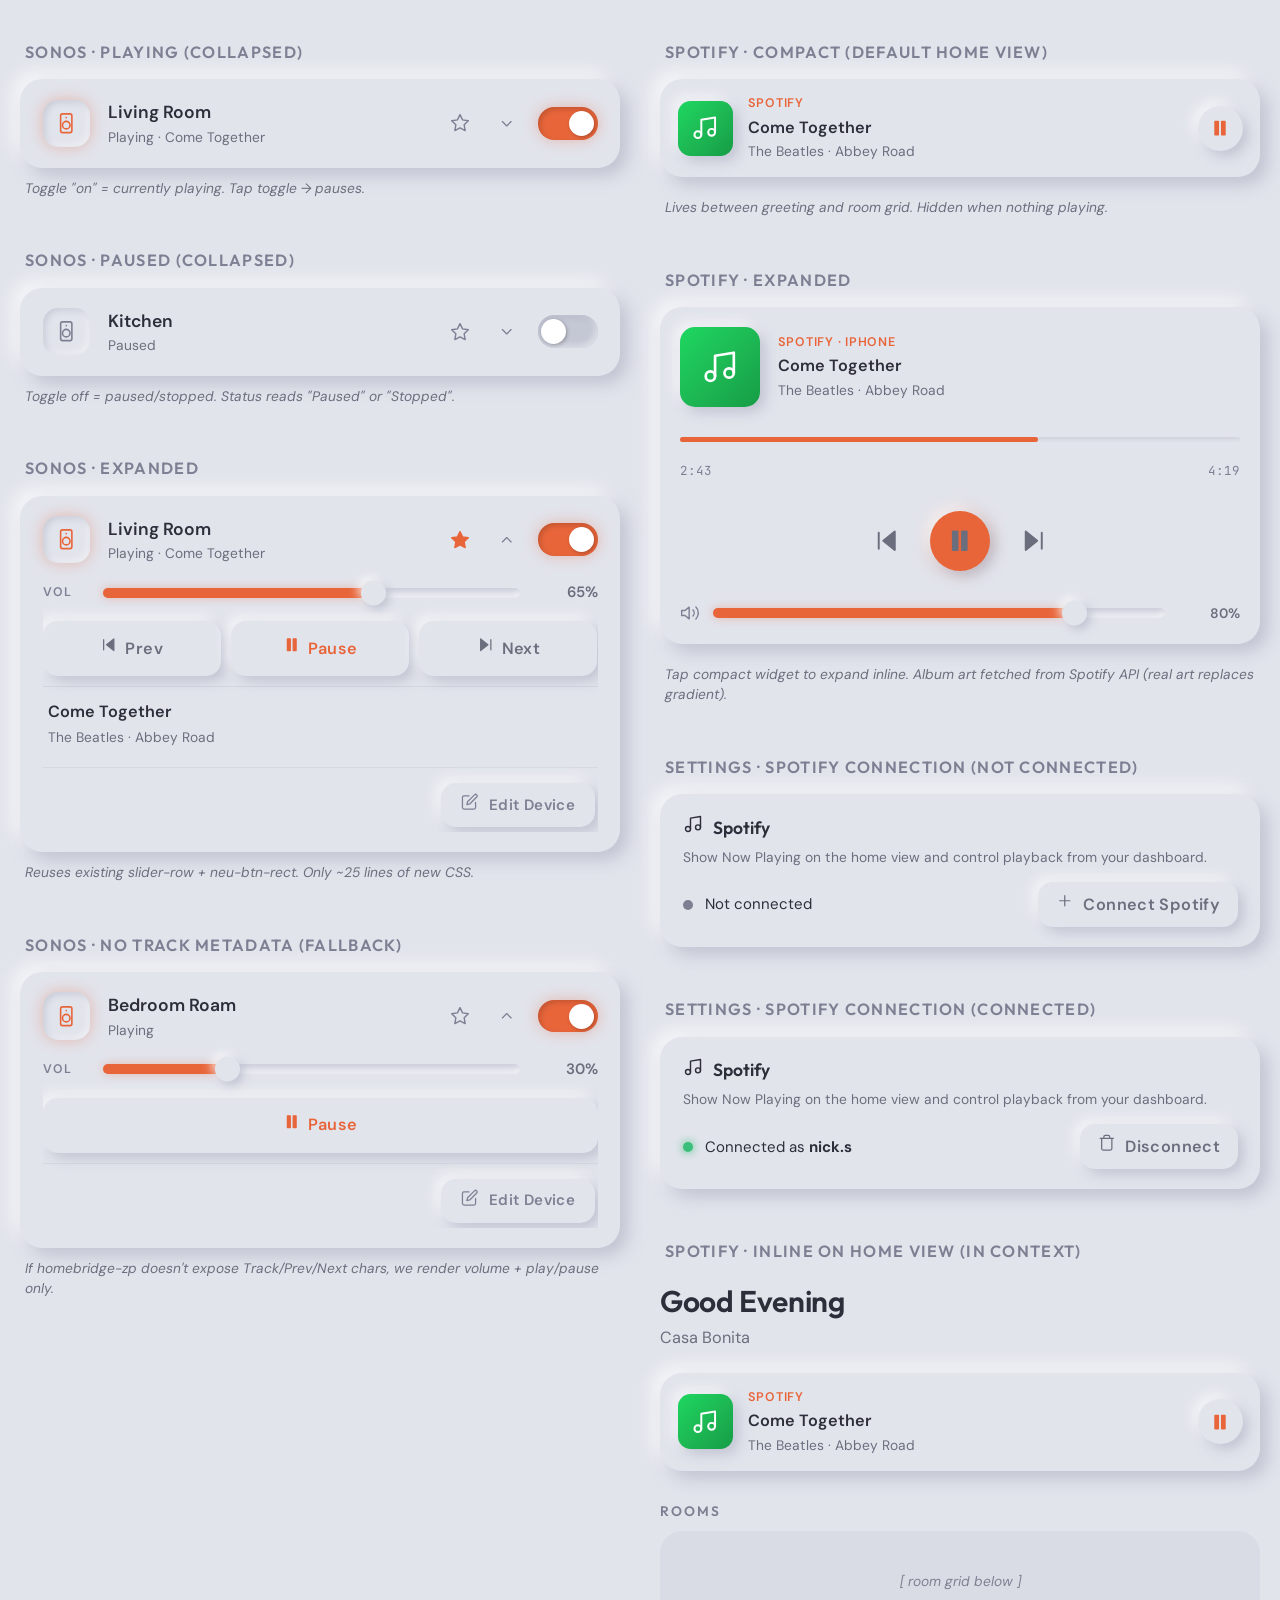
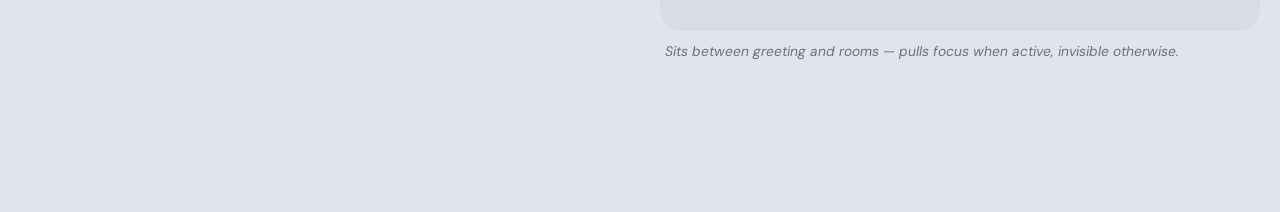
==== public/design/sonos-spotify-mockup.html @ 408eb1bd "Move Sonos/Spotify mockup into public/ for Vercel serving Vercel auto-promotes public/ to the site r" ====
<!DOCTYPE html>
<html lang="en">
<head>
<meta charset="UTF-8">
<meta name="viewport" content="width=device-width, initial-scale=1.0">
<title>Casa Control · Sonos + Spotify Mockup</title>
<link rel="stylesheet" href="../css/smartmorphic.css">
<link rel="stylesheet" href="../css/casa-extras.css">
<style>
  /* ── Mockup-only chrome (not part of the design) ── */
  body { padding: 32px 16px 80px; background: var(--bg); }
  .mock-grid {
    display: grid;
    grid-template-columns: repeat(auto-fit, minmax(380px, 1fr));
    gap: 32px;
    max-width: 1280px;
    margin: 0 auto;
  }
  .mock-frame {
    max-width: 480px;
    margin: 0 auto;
    width: 100%;
  }
  .mock-label {
    font-family: var(--font-display);
    font-size: 13px;
    font-weight: 600;
    color: var(--text-muted);
    text-transform: uppercase;
    letter-spacing: .08em;
    margin: 0 0 12px 4px;
  }
  .mock-note {
    font-size: 11px;
    color: var(--text-secondary);
    margin: 8px 4px 0;
    font-style: italic;
  }
  .mock-section { margin-bottom: 40px; }

  /* ── New styles for Sonos transport row ── */
  .media-transport {
    display: flex;
    gap: 8px;
    margin: 14px 0 6px;
  }
  .media-transport .neu-btn-rect {
    flex: 1;
    justify-content: center;
    gap: 6px;
  }
  .media-transport .neu-btn-rect.primary {
    color: var(--accent);
  }
  .media-now-playing {
    padding: 10px 4px 4px;
    border-top: 1px solid color-mix(in srgb, var(--text-muted) 14%, transparent);
    margin-top: 8px;
  }
  .media-track { font-size: 13px; font-weight: 600; }
  .media-artist { font-size: 11px; color: var(--text-secondary); margin-top: 2px; }

  /* ── New styles for Spotify Now Playing widget ── */
  .now-playing-widget {
    background: var(--surface);
    border-radius: var(--radius);
    box-shadow: var(--neu-raised);
    padding: 12px 14px;
    margin-bottom: 16px;
    display: flex;
    align-items: center;
    gap: 12px;
    cursor: pointer;
    transition: box-shadow .2s;
  }
  .now-playing-widget:hover { box-shadow: var(--neu-raised-lg); }
  .np-art {
    width: 44px; height: 44px;
    border-radius: 10px;
    flex-shrink: 0;
    background: linear-gradient(135deg, #1ed760 0%, #1db954 50%, #169c46 100%);
    display: flex;
    align-items: center;
    justify-content: center;
    color: white;
    box-shadow: var(--neu-raised-sm);
  }
  .np-info { flex: 1; min-width: 0; }
  .np-track {
    font-size: 13px;
    font-weight: 600;
    white-space: nowrap;
    overflow: hidden;
    text-overflow: ellipsis;
  }
  .np-artist {
    font-size: 11px;
    color: var(--text-secondary);
    margin-top: 1px;
    white-space: nowrap;
    overflow: hidden;
    text-overflow: ellipsis;
  }
  .np-source {
    font-size: 10px;
    color: var(--accent);
    font-weight: 600;
    text-transform: uppercase;
    letter-spacing: .06em;
    margin-bottom: 2px;
  }
  .np-mini-toggle {
    width: 36px; height: 36px;
    border-radius: 50%;
    background: var(--surface);
    box-shadow: var(--neu-raised-sm);
    display: flex;
    align-items: center;
    justify-content: center;
    color: var(--accent);
    flex-shrink: 0;
    cursor: pointer;
  }
  .np-mini-toggle:active { box-shadow: var(--neu-pressed-sm); }

  /* Expanded widget */
  .now-playing-widget.expanded {
    flex-direction: column;
    align-items: stretch;
    padding: 16px;
  }
  .np-expanded-row {
    display: flex;
    align-items: center;
    gap: 14px;
    width: 100%;
  }
  .np-art.lg {
    width: 64px; height: 64px;
    border-radius: 12px;
  }
  .np-progress {
    height: 4px;
    border-radius: 2px;
    background: var(--bg);
    box-shadow: var(--neu-pressed);
    margin: 12px 0 4px;
    position: relative;
  }
  .np-progress-fill {
    height: 100%;
    border-radius: 2px;
    background: var(--accent);
    width: 64%;
  }
  .np-progress-times {
    display: flex;
    justify-content: space-between;
    font-size: 10px;
    color: var(--text-muted);
    font-family: var(--font-mono);
  }
  .np-transport-row {
    display: flex;
    align-items: center;
    justify-content: center;
    gap: 24px;
    margin-top: 12px;
  }
  .np-transport-row .icon {
    cursor: pointer;
    color: var(--text-secondary);
    transition: color .15s, transform .1s;
  }
  .np-transport-row .icon:hover { color: var(--accent); }
  .np-transport-row .np-play-big {
    width: 48px; height: 48px;
    border-radius: 50%;
    background: var(--accent);
    color: white !important;
    display: flex;
    align-items: center;
    justify-content: center;
    box-shadow: var(--neu-raised-sm), 0 0 14px var(--accent-glow);
  }
  .np-volume-row {
    display: flex;
    align-items: center;
    gap: 10px;
    margin-top: 14px;
  }
  .np-volume-row .icon { color: var(--text-muted); flex-shrink: 0; }

  /* ── Settings Spotify section ── */
  .settings-card {
    background: var(--surface);
    border-radius: var(--radius);
    box-shadow: var(--neu-raised);
    padding: 16px 18px;
    margin-bottom: 16px;
  }
  .settings-card-title {
    font-family: var(--font-display);
    font-size: 14px;
    font-weight: 600;
    margin-bottom: 4px;
    display: flex;
    align-items: center;
    gap: 8px;
  }
  .settings-card-sub {
    font-size: 11px;
    color: var(--text-secondary);
    margin-bottom: 12px;
  }
  .settings-card-row {
    display: flex;
    align-items: center;
    gap: 10px;
    margin-top: 12px;
  }
  .settings-card-row .neu-btn-rect { padding: 8px 14px; }
  .conn-dot {
    width: 8px; height: 8px;
    border-radius: 50%;
    flex-shrink: 0;
  }
  .conn-dot.ok { background: var(--success); box-shadow: 0 0 8px var(--success); }
  .conn-dot.off { background: var(--text-muted); }
  .conn-text { font-size: 12px; flex: 1; }
</style>
</head>
<body>

<div class="mock-grid">

  <!-- ═══════════════════════════════════════════════════════ -->
  <!-- Column 1: Sonos Card states -->
  <!-- ═══════════════════════════════════════════════════════ -->
  <div>

    <div class="mock-section mock-frame">
      <div class="mock-label">Sonos · Playing (collapsed)</div>
      <div class="light-card">
        <div class="light-top">
          <div class="icon-well on" id="ico-sonos1"></div>
          <div class="light-info">
            <div class="light-name">Living Room</div>
            <div class="light-status">Playing · Come Together</div>
          </div>
          <span class="icon" style="font-size:16px;color:var(--text-muted);padding:4px" id="star1"></span>
          <span class="expand-btn icon" style="font-size:14px;color:var(--text-muted);padding:4px" id="chev1"></span>
          <div class="toggle on"><div class="knob"></div></div>
        </div>
      </div>
      <div class="mock-note">Toggle "on" = currently playing. Tap toggle → pauses.</div>
    </div>

    <div class="mock-section mock-frame">
      <div class="mock-label">Sonos · Paused (collapsed)</div>
      <div class="light-card">
        <div class="light-top">
          <div class="icon-well" id="ico-sonos2"></div>
          <div class="light-info">
            <div class="light-name">Kitchen</div>
            <div class="light-status">Paused</div>
          </div>
          <span class="icon" style="font-size:16px;color:var(--text-muted);padding:4px" id="star2"></span>
          <span class="expand-btn icon" style="font-size:14px;color:var(--text-muted);padding:4px" id="chev2"></span>
          <div class="toggle"><div class="knob"></div></div>
        </div>
      </div>
      <div class="mock-note">Toggle off = paused/stopped. Status reads "Paused" or "Stopped".</div>
    </div>

    <div class="mock-section mock-frame">
      <div class="mock-label">Sonos · Expanded</div>
      <div class="light-card expanded">
        <div class="light-top">
          <div class="icon-well on" id="ico-sonos3"></div>
          <div class="light-info">
            <div class="light-name">Living Room</div>
            <div class="light-status">Playing · Come Together</div>
          </div>
          <span class="icon" style="font-size:16px;color:var(--accent);padding:4px" id="star3"></span>
          <span class="expand-btn icon" style="font-size:14px;color:var(--text-muted);padding:4px;transform:rotate(180deg)" id="chev3"></span>
          <div class="toggle on"><div class="knob"></div></div>
        </div>
        <div class="light-controls" style="max-height:none;padding:14px 0 4px">
          <!-- Volume slider, real classes -->
          <div class="slider-row">
            <span class="slider-label">Vol</span>
            <div class="slider-track">
              <div class="slider-fill" style="width:65%">
                <span class="slider-knob"></span>
              </div>
            </div>
            <span class="slider-value">65%</span>
          </div>

          <!-- Transport row (new) -->
          <div class="media-transport">
            <button class="neu-btn-rect" type="button"><span id="bk1"></span><span>Prev</span></button>
            <button class="neu-btn-rect primary" type="button"><span id="ps1"></span><span>Pause</span></button>
            <button class="neu-btn-rect" type="button"><span id="fw1"></span><span>Next</span></button>
          </div>

          <!-- Now Playing detail -->
          <div class="media-now-playing">
            <div class="media-track">Come Together</div>
            <div class="media-artist">The Beatles · Abbey Road</div>
          </div>

          <div class="device-edit-row" style="margin-top:12px">
            <button class="neu-btn-rect" type="button"><span id="ed1"></span><span>Edit Device</span></button>
          </div>
        </div>
      </div>
      <div class="mock-note">Reuses existing slider-row + neu-btn-rect. Only ~25 lines of new CSS.</div>
    </div>

    <div class="mock-section mock-frame">
      <div class="mock-label">Sonos · No track metadata (fallback)</div>
      <div class="light-card expanded">
        <div class="light-top">
          <div class="icon-well on" id="ico-sonos4"></div>
          <div class="light-info">
            <div class="light-name">Bedroom Roam</div>
            <div class="light-status">Playing</div>
          </div>
          <span class="icon" style="font-size:16px;color:var(--text-muted);padding:4px" id="star4"></span>
          <span class="expand-btn icon" style="font-size:14px;color:var(--text-muted);padding:4px;transform:rotate(180deg)" id="chev4"></span>
          <div class="toggle on"><div class="knob"></div></div>
        </div>
        <div class="light-controls" style="max-height:none;padding:14px 0 4px">
          <div class="slider-row">
            <span class="slider-label">Vol</span>
            <div class="slider-track">
              <div class="slider-fill" style="width:30%">
                <span class="slider-knob"></span>
              </div>
            </div>
            <span class="slider-value">30%</span>
          </div>
          <div class="media-transport">
            <button class="neu-btn-rect primary" type="button" style="flex:1"><span id="ps2"></span><span>Pause</span></button>
          </div>
          <div class="device-edit-row" style="margin-top:8px">
            <button class="neu-btn-rect" type="button"><span id="ed2"></span><span>Edit Device</span></button>
          </div>
        </div>
      </div>
      <div class="mock-note">If homebridge-zp doesn't expose Track/Prev/Next chars, we render volume + play/pause only.</div>
    </div>

  </div>

  <!-- ═══════════════════════════════════════════════════════ -->
  <!-- Column 2: Spotify widget states -->
  <!-- ═══════════════════════════════════════════════════════ -->
  <div>

    <div class="mock-section mock-frame">
      <div class="mock-label">Spotify · Compact (default home view)</div>
      <div class="now-playing-widget">
        <div class="np-art" id="np-art1"></div>
        <div class="np-info">
          <div class="np-source">Spotify</div>
          <div class="np-track">Come Together</div>
          <div class="np-artist">The Beatles · Abbey Road</div>
        </div>
        <div class="np-mini-toggle" id="np-toggle1"></div>
      </div>
      <div class="mock-note">Lives between greeting and room grid. Hidden when nothing playing.</div>
    </div>

    <div class="mock-section mock-frame">
      <div class="mock-label">Spotify · Expanded</div>
      <div class="now-playing-widget expanded">
        <div class="np-expanded-row">
          <div class="np-art lg" id="np-art2"></div>
          <div class="np-info">
            <div class="np-source">Spotify · iPhone</div>
            <div class="np-track">Come Together</div>
            <div class="np-artist">The Beatles · Abbey Road</div>
          </div>
        </div>
        <div class="np-progress"><div class="np-progress-fill"></div></div>
        <div class="np-progress-times">
          <span>2:43</span>
          <span>4:19</span>
        </div>
        <div class="np-transport-row">
          <span class="icon" style="font-size:24px" id="np-prev"></span>
          <div class="np-play-big" id="np-play"></div>
          <span class="icon" style="font-size:24px" id="np-next"></span>
        </div>
        <div class="np-volume-row">
          <span class="icon" style="font-size:16px" id="np-vol-icon"></span>
          <div class="slider-track" style="flex:1">
            <div class="slider-fill" style="width:80%">
              <span class="slider-knob"></span>
            </div>
          </div>
          <span class="slider-value" style="font-size:11px">80%</span>
        </div>
      </div>
      <div class="mock-note">Tap compact widget to expand inline. Album art fetched from Spotify API (real art replaces gradient).</div>
    </div>

    <div class="mock-section mock-frame">
      <div class="mock-label">Settings · Spotify connection (not connected)</div>
      <div class="settings-card">
        <div class="settings-card-title">
          <span id="set-sp-icon"></span>
          <span>Spotify</span>
        </div>
        <div class="settings-card-sub">Show Now Playing on the home view and control playback from your dashboard.</div>
        <div class="settings-card-row">
          <span class="conn-dot off"></span>
          <span class="conn-text">Not connected</span>
          <button class="neu-btn-rect" type="button"><span id="set-sp-btn1"></span><span>Connect Spotify</span></button>
        </div>
      </div>
    </div>

    <div class="mock-section mock-frame">
      <div class="mock-label">Settings · Spotify connection (connected)</div>
      <div class="settings-card">
        <div class="settings-card-title">
          <span id="set-sp-icon2"></span>
          <span>Spotify</span>
        </div>
        <div class="settings-card-sub">Show Now Playing on the home view and control playback from your dashboard.</div>
        <div class="settings-card-row">
          <span class="conn-dot ok"></span>
          <span class="conn-text">Connected as <strong>nick.s</strong></span>
          <button class="neu-btn-rect" type="button"><span id="set-sp-btn2"></span><span>Disconnect</span></button>
        </div>
      </div>
    </div>

    <div class="mock-section mock-frame">
      <div class="mock-label">Spotify · Inline on home view (in context)</div>
      <div class="home-header" style="margin-bottom:18px">
        <div class="greeting">
          <h1 style="margin:0">Good Evening</h1>
          <div class="sub">Casa Bonita</div>
        </div>
      </div>
      <!-- Compact Now Playing inserted here -->
      <div class="now-playing-widget" style="margin-bottom:18px">
        <div class="np-art" id="np-art3"></div>
        <div class="np-info">
          <div class="np-source">Spotify</div>
          <div class="np-track">Come Together</div>
          <div class="np-artist">The Beatles · Abbey Road</div>
        </div>
        <div class="np-mini-toggle" id="np-toggle3"></div>
      </div>
      <div class="section-label" style="margin-bottom:8px">Rooms</div>
      <div style="height:80px;border-radius:var(--radius);background:color-mix(in srgb, var(--text-muted) 8%, transparent);display:flex;align-items:center;justify-content:center;color:var(--text-muted);font-size:11px;font-style:italic">[ room grid below ]</div>
      <div class="mock-note">Sits between greeting and rooms — pulls focus when active, invisible otherwise.</div>
    </div>

  </div>

</div>

<!-- ── Icon injection ── -->
<script src="../icons/icons.js"></script>
<script>
  // New SVG icons we'd add to icons.js for this work
  I.speaker  = '<svg viewBox="0 0 24 24"><rect x="6" y="2" width="12" height="20" rx="2"/><circle cx="12" cy="14" r="4"/><line x1="12" y1="6" x2="12.01" y2="6"/></svg>';
  I.play     = '<svg viewBox="0 0 24 24"><polygon points="6 4 20 12 6 20 6 4" fill="currentColor"/></svg>';
  I.pause    = '<svg viewBox="0 0 24 24"><rect x="6" y="4" width="4" height="16" fill="currentColor"/><rect x="14" y="4" width="4" height="16" fill="currentColor"/></svg>';
  I.skipBack = '<svg viewBox="0 0 24 24"><polygon points="19 20 9 12 19 4 19 20" fill="currentColor"/><line x1="5" y1="19" x2="5" y2="5"/></svg>';
  I.skipFwd  = '<svg viewBox="0 0 24 24"><polygon points="5 4 15 12 5 20 5 4" fill="currentColor"/><line x1="19" y1="5" x2="19" y2="19"/></svg>';
  I.volume   = '<svg viewBox="0 0 24 24"><polygon points="11 5 6 9 2 9 2 15 6 15 11 19 11 5"/><path d="M15.54 8.46a5 5 0 0 1 0 7.07"/><path d="M19.07 4.93a10 10 0 0 1 0 14.14"/></svg>';
  I.volumeX  = '<svg viewBox="0 0 24 24"><polygon points="11 5 6 9 2 9 2 15 6 15 11 19 11 5"/><line x1="22" y1="9" x2="16" y2="15"/><line x1="16" y1="9" x2="22" y2="15"/></svg>';
  I.music    = '<svg viewBox="0 0 24 24"><path d="M9 18V5l12-2v13"/><circle cx="6" cy="18" r="3"/><circle cx="18" cy="16" r="3"/></svg>';

  const set = (id, name, size = 18) => {
    const el = document.getElementById(id);
    if (el) el.innerHTML = ic(name, size);
  };

  // Sonos cards
  set('ico-sonos1', 'speaker', 18);
  set('ico-sonos2', 'speaker', 18);
  set('ico-sonos3', 'speaker', 18);
  set('ico-sonos4', 'speaker', 18);
  set('star1', 'star', 16);
  set('star2', 'star', 16);
  set('star3', 'starFill', 16);
  set('star4', 'star', 16);
  set('chev1', 'chevDown', 14);
  set('chev2', 'chevDown', 14);
  set('chev3', 'chevDown', 14);
  set('chev4', 'chevDown', 14);
  set('bk1', 'skipBack', 14);
  set('ps1', 'pause', 14);
  set('fw1', 'skipFwd', 14);
  set('ps2', 'pause', 14);
  set('ed1', 'edit', 14);
  set('ed2', 'edit', 14);

  // Spotify widget
  set('np-art1', 'music', 22);
  set('np-art2', 'music', 30);
  set('np-art3', 'music', 22);
  set('np-toggle1', 'pause', 16);
  set('np-toggle3', 'pause', 16);
  set('np-prev', 'skipBack', 22);
  set('np-play', 'pause', 22);
  set('np-next', 'skipFwd', 22);
  set('np-vol-icon', 'volume', 16);

  // Settings
  set('set-sp-icon', 'music', 16);
  set('set-sp-icon2', 'music', 16);
  set('set-sp-btn1', 'plus', 14);
  set('set-sp-btn2', 'trash', 14);
</script>

</body>
</html>
---- public/css/smartmorphic.css ----
/* =========================================================================
   SMARTMORPHIC — Complete stylesheet (tokens + components + utilities)
   Single drop-in CSS for the Smartmorphic neumorphic smart-home UI.
   Pair with handoff/icons.js for the icon set.
   =========================================================================
   USAGE
     <link rel="stylesheet" href="smartmorphic.css">
     <script src="icons.js"></script>
     <script>document.body.innerHTML = SmartmorphicIcons.ic('home', 24);</script>

   THEME
     Default = light. Add data-theme="dark" to <html> or <body> for dark.

   PRINCIPLES (do not violate)
     1. Single surface — page bg and card bg are the same color.
        Cards are distinguished by SHADOW only, never by fill.
     2. Three depth levels — Raised, Raised-SM, Pressed (inset). State
        changes swap the shadow recipe; they DO NOT change fill color.
     3. Accent (#e8653a) is reserved for active / focus / brand only.
        It always carries an accent-glow halo.
     4. Lucide-style stroke icons only, inside neumorphic wells.
        No emoji, no PNG, no filled icons (exception: starFill).
     5. No gradients on backgrounds, no photography, no glassmorphism,
        no backdrop-filter, no hover fill changes.
   ========================================================================= */

/* @import MUST be first — browsers ignore @imports placed after other rules. */
@import url('https://fonts.googleapis.com/css2?family=Outfit:wght@300;400;500;600;700&display=swap');

/* DM Sans — local */
@font-face {
  font-family: 'DM Sans';
  src: url('../fonts/DMSans-VariableFont_opsz_wght.ttf') format('truetype-variations'),
       url('../fonts/DMSans-VariableFont_opsz_wght.ttf') format('truetype');
  font-weight: 100 1000; font-style: normal; font-display: swap;
}
@font-face {
  font-family: 'DM Sans';
  src: url('../fonts/DMSans-Italic-VariableFont_opsz_wght.ttf') format('truetype-variations'),
       url('../fonts/DMSans-Italic-VariableFont_opsz_wght.ttf') format('truetype');
  font-weight: 100 1000; font-style: italic; font-display: swap;
}
/* JetBrains Mono — local */
@font-face {
  font-family: 'JetBrains Mono';
  src: url('../fonts/JetBrainsMono-VariableFont_wght.ttf') format('truetype-variations'),
       url('../fonts/JetBrainsMono-VariableFont_wght.ttf') format('truetype');
  font-weight: 100 900; font-style: normal; font-display: swap;
}
@font-face {
  font-family: 'JetBrains Mono';
  src: url('../fonts/JetBrainsMono-Italic-VariableFont_wght.ttf') format('truetype-variations'),
       url('../fonts/JetBrainsMono-Italic-VariableFont_wght.ttf') format('truetype');
  font-weight: 100 900; font-style: italic; font-display: swap;
}

/* =========================================================================
   TOKENS — light theme
   ========================================================================= */
:root {
  /* Surfaces */
  --bg:        #e2e4ec;
  --surface:   #e2e4ec;            /* same as bg — neumorphic single-surface */

  /* Text */
  --text-primary:   #2c2e3a;
  --text-secondary: #6b6e7d;
  --text-muted:     #7d8092;

  /* Accent (Ember) */
  --accent:       #e8653a;
  --accent-glow:  rgba(232, 101, 58, 0.35);

  /* Semantic */
  --success: #3abf7a;
  --warning: #e8b83a;
  --danger:  #e84a3a;

  /* Device color presets — NEVER used as UI accent */
  --color-warm-2700: #ffd9a8;
  --color-soft-3000: #ffe8cc;
  --color-day-5000:  #f5f0e8;
  --color-ember:  #e8653a;
  --color-amber:  #e8b83a;
  --color-green:  #3abf7a;
  --color-blue:   #3a8ee8;
  --color-purple: #9b59b6;
  --color-pink:   #e84a7a;
  --color-teal:   #3abfb8;
  --color-white:  #f5f0e8;

  /* Shadows — light */
  --shadow-light:        rgba(255,255,255,0.72);
  --shadow-dark:         rgba(163,167,185,0.55);
  --shadow-inset-light:  rgba(255,255,255,0.50);
  --shadow-inset-dark:   rgba(163,167,185,0.40);

  /* Shadow recipes — three depth levels */
  --neu-raised:    6px 6px 14px var(--shadow-dark), -6px -6px 14px var(--shadow-light);
  --neu-raised-sm: 4px 4px 10px var(--shadow-dark), -4px -4px 10px var(--shadow-light);
  --neu-raised-lg: 10px 10px 24px var(--shadow-dark), -10px -10px 24px var(--shadow-light);
  --neu-pressed:   inset 3px 3px 6px var(--shadow-inset-dark),
                   inset -3px -3px 6px var(--shadow-inset-light);
  --neu-pressed-sm: inset 2px 2px 5px var(--shadow-inset-dark),
                    inset -2px -2px 5px var(--shadow-inset-light);

  /* Radii */
  --radius:      18px;
  --radius-sm:   12px;
  --radius-lg:   24px;
  --radius-pill: 999px;

  /* Spacing — 4-based */
  --space-1: 4px;  --space-2: 8px;  --space-3: 12px;
  --space-4: 14px; --space-5: 18px; --space-6: 24px; --space-7: 32px;

  /* Layout */
  --nav-height: 72px;
  --max-app-w:  480px;

  /* Type families */
  --font-sans:    'DM Sans', system-ui, -apple-system, sans-serif;
  --font-display: 'Outfit',  system-ui, -apple-system, sans-serif;
  --font-mono:    'JetBrains Mono', ui-monospace, SFMono-Regular, Menlo, monospace;

  /* Type scale */
  --h1-size: 24px; --h1-weight: 600; --h1-tracking: -0.3px;
  --h2-size: 20px; --h2-weight: 600;
  --h3-size: 15px; --h3-weight: 600;
  --body-size: 14px;    --body-weight: 400;    --body-line: 1.5;
  --sub-size: 13px;     --sub-weight: 400;
  --caption-size: 11px; --caption-weight: 500;
  --eyebrow-size: 11px; --eyebrow-weight: 600; --eyebrow-tracking: 1.5px;
  --stat-size: 22px;    --stat-weight: 500;

  /* Motion */
  --ease-out:    cubic-bezier(0.25, 0.46, 0.45, 0.94);
  --ease-spring: cubic-bezier(0.4, 0, 0.2, 1);
  --dur-fast: 0.15s;  --dur-base: 0.30s;  --dur-slow: 0.50s;
}

/* =========================================================================
   TOKENS — dark theme
   ========================================================================= */
[data-theme="dark"], :root[data-theme="dark"] {
  --bg:      #1a1b22;
  --surface: #2b2d37;            /* slightly lighter than bg in dark */

  --text-primary:   #e4e5eb;
  --text-secondary: #9a9caa;
  --text-muted:     #5e6070;

  --shadow-light:        rgba(70,73,88,0.45);
  --shadow-dark:         rgba(5,5,8,0.90);
  --shadow-inset-light:  rgba(70,73,88,0.30);
  --shadow-inset-dark:   rgba(5,5,8,0.70);

  --neu-raised:    10px 10px 24px rgba(0,0,0,.7), -6px -6px 16px rgba(60,63,78,.25);
  --neu-raised-sm: 6px 6px 14px rgba(0,0,0,.7), -4px -4px 10px rgba(60,63,78,.2);
  --neu-pressed:   inset 4px 4px 8px rgba(0,0,0,.6), inset -4px -4px 8px rgba(60,63,78,.15);
  --neu-pressed-sm: inset 3px 3px 6px rgba(0,0,0,.55), inset -3px -3px 6px rgba(60,63,78,.12);

  --surface-gradient: linear-gradient(145deg, #32343f, #272930);
}

/* =========================================================================
   BASE
   ========================================================================= */
*, *::before, *::after { box-sizing: border-box; margin: 0; padding: 0; }

html, body {
  background: var(--bg);
  color: var(--text-primary);
  font-family: var(--font-sans);
  font-size: var(--body-size);
  line-height: var(--body-line);
  -webkit-font-smoothing: antialiased;
  -webkit-tap-highlight-color: transparent;
  min-height: 100vh;
}

h1, h2, h4 { font-family: var(--font-display); }
h1 { font-size: var(--h1-size); font-weight: var(--h1-weight); letter-spacing: var(--h1-tracking); }
h2 { font-size: var(--h2-size); font-weight: var(--h2-weight); }
h3 { font-size: var(--h3-size); font-weight: var(--h3-weight); font-family: var(--font-sans); }

button { font: inherit; color: inherit; background: none; border: none; cursor: pointer; }

/* =========================================================================
   TYPE PRIMITIVES
   ========================================================================= */
.eyebrow {
  font-family: var(--font-display);
  font-size: var(--eyebrow-size);
  font-weight: var(--eyebrow-weight);
  letter-spacing: var(--eyebrow-tracking);
  text-transform: uppercase;
  color: var(--text-muted);
}
.stat-num {
  font-family: var(--font-display);
  font-size: var(--stat-size);
  font-weight: var(--stat-weight);
}
.mono { font-family: var(--font-mono); }

/* =========================================================================
   ICONS
   ========================================================================= */
.icon { display: inline-flex; align-items: center; justify-content: center; }
.icon svg {
  width: 1em; height: 1em;
  stroke: currentColor; fill: none;
  stroke-width: 1.7; stroke-linecap: round; stroke-linejoin: round;
}
.icon svg [fill] { fill: currentColor; }

/* =========================================================================
   NEU PRIMITIVES — three depth levels
   ========================================================================= */
.neu-raised {
  background: var(--surface);
  border-radius: var(--radius);
  box-shadow: var(--neu-raised);
  border: 1px solid transparent;
}
[data-theme="dark"] .neu-raised {
  background: var(--surface-gradient);
  border-color: rgba(255,255,255,.07);
}

.neu-raised-sm {
  background: var(--surface);
  border-radius: var(--radius-sm);
  box-shadow: var(--neu-raised-sm);
  border: 1px solid transparent;
}
[data-theme="dark"] .neu-raised-sm {
  background: var(--surface-gradient);
  border-color: rgba(255,255,255,.07);
}

.neu-pressed {
  background: var(--surface);
  border-radius: var(--radius);
  box-shadow: var(--neu-pressed);
}
.neu-pressed-sm {
  background: var(--surface);
  border-radius: var(--radius-sm);
  box-shadow: var(--neu-pressed-sm);
}

/* Icon well — pressed-inset square that hosts a Lucide-style icon */
.icon-well {
  width: 38px; height: 38px;
  border-radius: var(--radius-sm);
  display: flex; align-items: center; justify-content: center;
  font-size: 18px;
  color: var(--text-muted);
  box-shadow: var(--neu-pressed-sm);
  background: var(--surface);
  flex-shrink: 0;
}
.icon-well.on { color: var(--accent); box-shadow: var(--neu-pressed-sm), 0 0 12px var(--accent-glow); }
.icon-well.lg { width: 52px; height: 52px; border-radius: 16px; font-size: 24px; }
.icon-well.sm { width: 28px; height: 28px; border-radius: 8px; font-size: 14px; }

/* =========================================================================
   BUTTONS
   ========================================================================= */
.neu-btn {
  background: var(--surface);
  border-radius: 50%;
  box-shadow: var(--neu-raised-sm);
  cursor: pointer;
  transition: box-shadow .15s, transform .1s;
  display: flex; align-items: center; justify-content: center;
  color: var(--text-secondary);
  width: 44px; height: 44px;
  font-size: 18px;
}
.neu-btn:active { box-shadow: var(--neu-pressed-sm); transform: scale(.96); }
.neu-btn.active { color: var(--accent); box-shadow: var(--neu-pressed-sm); }
[data-theme="dark"] .neu-btn { background: var(--surface-gradient); }

.neu-btn-rect {
  background: var(--surface);
  border-radius: var(--radius-sm);
  box-shadow: var(--neu-raised-sm);
  cursor: pointer;
  transition: box-shadow .15s, transform .1s;
  display: inline-flex; align-items: center; justify-content: center; gap: 8px;
  color: var(--text-secondary);
  padding: 12px 18px;
  font-size: 13px; font-weight: 600;
  letter-spacing: .3px;
}
.neu-btn-rect:active { box-shadow: var(--neu-pressed-sm); transform: scale(.97); }
.neu-btn-rect.active { color: var(--accent); box-shadow: var(--neu-pressed-sm); }

/* Primary CTA — uses accent glow */
.btn-primary {
  background: var(--accent);
  color: white;
  border-radius: var(--radius-sm);
  padding: 14px 24px;
  font-size: 14px; font-weight: 600; letter-spacing: .2px;
  cursor: pointer;
  box-shadow: 0 4px 14px var(--accent-glow), var(--neu-raised-sm);
  transition: transform .1s, box-shadow .15s;
}
.btn-primary:active { transform: scale(.98); }

/* =========================================================================
   TOGGLE (switch)
     Off-state track NEVER same color as surface.
     Knob is solid white in both states (22px).
     Optional ON/OFF text label sits opposite the knob with 8px breathing room.
   ========================================================================= */
.toggle {
  width: 48px; height: 26px;
  border-radius: 13px;
  position: relative;
  cursor: pointer;
  background: #c4c7d4;                                 /* off-track */
  box-shadow: var(--neu-pressed-sm);
  transition: background .3s, box-shadow .3s;
  flex-shrink: 0;
}
.toggle.on {
  background: var(--accent);
  box-shadow: inset 2px 2px 4px rgba(0,0,0,.15), 0 0 12px var(--accent-glow);
}
.toggle .knob {
  position: absolute; top: 3px; left: 3px;
  width: 20px; height: 20px;
  border-radius: 50%;
  background: white;
  box-shadow: 1px 1px 3px rgba(0,0,0,.25);
  transition: left .3s var(--ease-spring);
}
.toggle.on .knob { left: 25px; }
.toggle .label {
  position: absolute; top: 50%; transform: translateY(-50%);
  font-size: 9px; font-weight: 700; letter-spacing: .5px;
  color: white;
  text-transform: uppercase;
}
.toggle:not(.on) .label { right: 8px; color: var(--text-muted); }
.toggle.on .label { left: 8px; }
.toggle.no-label .label { display: none; }
[data-theme="dark"] .toggle:not(.on) { background: #3a3d4a; }

/* =========================================================================
   SLIDER
   ========================================================================= */
.slider-row { display: flex; align-items: center; gap: 12px; margin-bottom: 12px; }
.slider-label {
  font-size: 10px; font-weight: 600; color: var(--text-muted);
  text-transform: uppercase; letter-spacing: .8px;
  width: 36px; flex-shrink: 0;
}
.slider-track {
  flex: 1; height: 8px; border-radius: 4px;
  background: var(--surface);
  box-shadow: inset 2px 2px 4px var(--shadow-inset-dark),
              inset -2px -2px 4px var(--shadow-inset-light);
  position: relative; cursor: pointer;
}
.slider-fill {
  height: 100%; border-radius: 4px;
  transition: width .15s;
  position: relative;
  background: var(--accent);
  box-shadow: 0 0 8px var(--accent-glow);
}
.slider-fill.brightness { background: linear-gradient(90deg, var(--accent), #f0a050); }
.slider-fill.temp       { background: linear-gradient(90deg,#ffaa5a,#ffd9a8,#fff5e6,#e8f0f8,#b0d4f1); box-shadow: none; }
.slider-knob {
  width: 20px; height: 20px; border-radius: 50%;
  background: var(--surface);
  box-shadow: 3px 3px 8px var(--shadow-dark), -3px -3px 8px var(--shadow-light);
  position: absolute; top: 50%; right: -10px; transform: translateY(-50%);
  cursor: grab;
}
.slider-value {
  font-size: 12px; font-weight: 600; color: var(--text-secondary);
  width: 50px; text-align: right; flex-shrink: 0;
}

/* =========================================================================
   SCENE CHIP / ROOM-SCENE CHIP
     Active = pressed inset + accent text. Chip recedes; never fills.
   ========================================================================= */
.scene-scroll {
  display: flex; gap: 12px; overflow-x: auto;
  padding: 4px 2px 8px;
  -webkit-overflow-scrolling: touch;
  scrollbar-width: none;
}
.scene-scroll::-webkit-scrollbar { display: none; }

.scene-chip {
  flex-shrink: 0;
  padding: 10px 20px;
  border-radius: 30px;
  font-size: 13px; font-weight: 600;
  cursor: pointer; transition: all .2s;
  white-space: nowrap;
  background: var(--surface);
  color: var(--text-secondary);
  box-shadow: var(--neu-raised-sm);
  border: 1px solid transparent;
  display: inline-flex; align-items: center; gap: 8px;
}
.scene-chip.active { box-shadow: var(--neu-pressed-sm); color: var(--accent); }
.scene-chip .chip-dot { width: 6px; height: 6px; border-radius: 50%; background: var(--text-muted); }
.scene-chip.active .chip-dot { background: var(--accent); box-shadow: 0 0 6px var(--accent-glow); }

/* =========================================================================
   STATUS PILL — semantic 18% bg + darkened semantic text
   ========================================================================= */
.status-pill {
  display: inline-block;
  padding: 4px 10px;
  border-radius: var(--radius-pill);
  font-size: 10px; font-weight: 700;
  text-transform: uppercase; letter-spacing: .6px;
  font-family: var(--font-sans);
}
.status-pill.ok      { background: rgba(58,191,122,.18);  color: var(--success); }
.status-pill.warning { background: rgba(232,184,58,.22);  color: #8a6c1f; }
.status-pill.alert   { background: rgba(232,74,58,.18);   color: var(--danger); }
.status-pill.info    { background: rgba(58,142,232,.18);  color: #1f5b96; }

/* =========================================================================
   STATUS TILE (4-up KPI grid)
   ========================================================================= */
.status-row { display: grid; grid-template-columns: 1fr 1fr; gap: 12px; }
.status-card {
  padding: 16px 14px;
  text-align: center;
  background: var(--surface);
  border-radius: var(--radius);
  box-shadow: var(--neu-raised);
}
.status-card .status-icon {
  font-size: 22px; margin-bottom: 8px;
  color: var(--text-secondary);
  display: flex; justify-content: center;
}
.status-card .status-value { font-family: var(--font-display); font-size: 20px; font-weight: 500; }
.status-card .status-label {
  font-size: 10px; color: var(--text-muted);
  text-transform: uppercase; letter-spacing: .8px; font-weight: 600;
  margin-top: 2px;
}

/* =========================================================================
   ROOM CARD
   ========================================================================= */
.room-grid { display: grid; grid-template-columns: 1fr 1fr; gap: 14px; }

.room-card {
  position: relative; overflow: hidden;
  padding: 18px 16px;
  background: var(--surface);
  border-radius: var(--radius);
  box-shadow: var(--neu-raised);
  cursor: pointer; transition: transform .15s;
}
.room-card:active { transform: scale(.97); }
.room-card .room-icon-wrap {
  font-size: 26px; margin-bottom: 10px;
  display: block; color: var(--text-secondary);
}
.room-card h3 { font-size: 14px; font-weight: 600; margin-bottom: 3px; font-family: var(--font-sans); }
.room-card .room-sub { font-size: 11px; color: var(--text-secondary); }
.room-card .room-temp {
  font-size: 11px; color: var(--text-muted);
  margin-top: 4px;
  display: flex; align-items: center; gap: 4px;
}
.room-card .room-active-dot {
  position: absolute; top: 12px; right: 12px;
  width: 10px; height: 10px; border-radius: 50%;
  background: var(--accent);
  box-shadow:
    0 0 0 3px var(--surface),
    0 0 0 4px rgba(232,101,58,0.25),
    0 0 14px 2px rgba(232,101,58,0.55),
    0 0 4px rgba(232,101,58,0.9);
  animation: room-dot-pulse 2.4s ease-in-out infinite;
}
@keyframes room-dot-pulse {
  0%,100% { box-shadow: 0 0 0 3px var(--surface), 0 0 0 4px rgba(232,101,58,0.25), 0 0 14px 2px rgba(232,101,58,0.55), 0 0 4px rgba(232,101,58,0.9); }
  50%     { box-shadow: 0 0 0 3px var(--surface), 0 0 0 4px rgba(232,101,58,0.35), 0 0 18px 4px rgba(232,101,58,0.7),  0 0 6px rgba(232,101,58,1); }
}
.room-card.inactive .room-active-dot {
  background: var(--text-muted);
  box-shadow: 0 0 0 3px var(--surface), inset 1px 1px 2px rgba(0,0,0,0.15);
  animation: none;
}

.add-room-card {
  padding: 18px 16px;
  cursor: pointer;
  display: flex; flex-direction: column; align-items: center; justify-content: center;
  min-height: 120px;
  color: var(--text-muted); gap: 8px;
  border: 2px dashed var(--text-muted);
  background: transparent; box-shadow: none;
  border-radius: var(--radius);
  transition: all .2s;
}
.add-room-card:active { transform: scale(.97); border-color: var(--accent); color: var(--accent); }
.add-room-card span { font-size: 12px; font-weight: 600; text-transform: uppercase; letter-spacing: 1px; }

/* =========================================================================
   LIGHT CARD (expandable)
   ========================================================================= */
.light-list { display: flex; flex-direction: column; gap: 12px; }
.light-card {
  padding: 16px 18px;
  background: var(--surface);
  border-radius: var(--radius);
  box-shadow: var(--neu-raised);
}
.light-top { display: flex; align-items: center; gap: 14px; cursor: pointer; }
.light-info { flex: 1; min-width: 0; }
.light-name { font-size: 14px; font-weight: 600; }
.light-status { font-size: 11px; color: var(--text-secondary); margin-top: 1px; }
.light-controls {
  max-height: 0; overflow: hidden;
  transition: max-height .35s, padding .35s;
}
.light-card.expanded .light-controls { max-height: 320px; padding: 14px 0 4px; }
.expand-btn { transition: transform .3s; flex-shrink: 0; color: var(--text-muted); }
.light-card.expanded .expand-btn { transform: rotate(180deg); }

/* color picker row used inside light-card */
.color-row { display: flex; align-items: center; gap: 8px; flex-wrap: wrap; margin-bottom: 4px; }
.color-label {
  font-size: 10px; font-weight: 600; color: var(--text-muted);
  text-transform: uppercase; letter-spacing: .8px;
  width: 36px; flex-shrink: 0;
}
.color-dot {
  width: 28px; height: 28px; border-radius: 50%;
  cursor: pointer;
  transition: transform .2s var(--ease-out), box-shadow .2s ease-out;
  box-shadow: var(--neu-raised-sm);
}
.color-dot:hover { transform: scale(1.08); }
.color-dot:active { transform: scale(.9); }
.color-dot.selected {
  transform: scale(1.18);
  box-shadow:
    0 0 0 3px var(--surface),
    0 0 0 5px currentColor,
    0 0 14px 2px currentColor,
    var(--neu-raised-sm);
}

/* =========================================================================
   DEVICE ROW (list items in Devices view)
   ========================================================================= */
.dev-summary { display: flex; gap: 12px; margin-bottom: 8px; }
.dev-summary-card {
  flex: 1; padding: 14px; text-align: center;
  background: var(--surface);
  border-radius: var(--radius);
  box-shadow: var(--neu-raised);
}
.dev-summary-card .ds-val { font-family: var(--font-display); font-size: 22px; font-weight: 500; }
.dev-summary-card .ds-label {
  font-size: 10px; color: var(--text-muted);
  text-transform: uppercase; letter-spacing: .8px; font-weight: 600;
  margin-top: 2px;
}

.dev-group { margin-bottom: 24px; }
.dev-group-header { display: flex; align-items: center; gap: 10px; margin-bottom: 12px; padding: 0 2px; }
.dev-group-header .dg-icon { font-size: 18px; color: var(--accent); }
.dev-group-header h3 {
  font-size: 13px; font-weight: 600;
  text-transform: uppercase; letter-spacing: 1px;
  font-family: var(--font-sans);
}
.dev-group-header .dg-count { font-size: 11px; color: var(--text-muted); margin-left: auto; }

.dev-item {
  display: flex; align-items: center; gap: 14px;
  padding: 14px 16px; margin-bottom: 8px;
  background: var(--surface);
  border-radius: var(--radius);
  box-shadow: var(--neu-raised);
}
.dev-item .di-icon {
  position: relative;
  width: 36px; height: 36px; border-radius: 10px;
  display: flex; align-items: center; justify-content: center;
  font-size: 16px;
  color: var(--text-muted);
  box-shadow: var(--neu-pressed-sm);
  flex-shrink: 0;
}
.dev-item .di-icon.on { color: var(--accent); box-shadow: var(--neu-pressed-sm), 0 0 10px var(--accent-glow); }
.dev-item .di-info { flex: 1; min-width: 0; }
.dev-item .di-name { font-size: 13px; font-weight: 600; }
.dev-item .di-room { font-size: 11px; color: var(--text-muted); }

/* On-device color swatch (bottom-right corner of icon well) */
.di-swatch {
  position: absolute; right: -3px; bottom: -3px;
  width: 12px; height: 12px; border-radius: 50%;
  box-shadow:
    0 0 0 2px var(--surface),
    0 0 10px 2px var(--di-swatch-glow, rgba(232,101,58,0.55)),
    0 0 4px var(--di-swatch-glow-tight, rgba(232,101,58,0.9)),
    0 1px 2px rgba(0,0,0,0.3);
}

/* =========================================================================
   SECURITY — banner / camera / detector
   ========================================================================= */
.sec-banner {
  padding: 20px;
  background: var(--surface);
  border-radius: var(--radius);
  box-shadow: var(--neu-raised);
  display: flex; align-items: center; gap: 16px; margin-bottom: 8px;
}
.sec-banner .sb-icon {
  width: 52px; height: 52px; border-radius: 16px;
  display: flex; align-items: center; justify-content: center;
  font-size: 24px;
  box-shadow: var(--neu-pressed-sm);
}
.sec-banner .sb-icon.ok    { color: var(--success); }
.sec-banner .sb-icon.alert { color: var(--danger); }
.sec-banner .sb-info h3 { font-size: 16px; font-weight: 600; font-family: var(--font-sans); }
.sec-banner .sb-info span { font-size: 12px; color: var(--text-secondary); }

.cam-card {
  padding: 16px; margin-bottom: 10px;
  background: var(--surface);
  border-radius: var(--radius);
  box-shadow: var(--neu-raised);
  cursor: pointer; transition: transform .15s;
}
.cam-card:active { transform: scale(.98); }
.cam-preview {
  width: 100%; height: 120px;
  border-radius: var(--radius-sm);
  background: var(--bg);
  box-shadow: var(--neu-pressed-sm);
  display: flex; align-items: center; justify-content: center;
  color: var(--text-muted); font-size: 14px;
  margin-bottom: 12px; position: relative; overflow: hidden;
}
.cam-preview .cam-placeholder {
  display: flex; flex-direction: column; align-items: center; gap: 6px; font-size: 12px;
}
.cam-live-dot {
  position: absolute; top: 10px; right: 10px;
  display: flex; align-items: center; gap: 5px;
  font-size: 10px; font-weight: 600; color: var(--success);
}
.cam-live-dot .dot {
  width: 6px; height: 6px; border-radius: 50%; background: var(--success);
  animation: pulse 2s infinite;
}
@keyframes pulse { 0%,100% { opacity: 1; } 50% { opacity: .4; } }
.cam-info { display: flex; align-items: center; justify-content: space-between; }
.cam-info h3 { font-size: 14px; font-weight: 600; font-family: var(--font-sans); }
.cam-info span { font-size: 11px; color: var(--text-secondary); }

.det-card {
  padding: 14px 16px; margin-bottom: 8px;
  background: var(--surface);
  border-radius: var(--radius);
  box-shadow: var(--neu-raised);
  display: flex; align-items: center; gap: 14px;
}
.det-icon {
  width: 40px; height: 40px; border-radius: 12px;
  display: flex; align-items: center; justify-content: center;
  font-size: 18px;
  box-shadow: var(--neu-pressed-sm);
  flex-shrink: 0;
}
.det-icon.ok    { color: var(--success); }
.det-icon.alert { color: var(--danger); }
.det-info { flex: 1; }
.det-info h3 { font-size: 13px; font-weight: 600; font-family: var(--font-sans); }
.det-info span { font-size: 11px; color: var(--text-secondary); }
.det-badge {
  padding: 4px 10px; border-radius: 20px;
  font-size: 10px; font-weight: 700;
  text-transform: uppercase; letter-spacing: .5px;
}
.det-badge.ok    { background: rgba(58,191,122,.12);  color: var(--success); }
.det-badge.alert { background: rgba(232,74,58,.12);   color: var(--danger); }

/* =========================================================================
   SETTINGS ROW
   ========================================================================= */
.settings-group { margin-bottom: 20px; }
.settings-item {
  display: flex; align-items: center; justify-content: space-between;
  padding: 16px 18px; margin-bottom: 10px;
  background: var(--surface);
  border-radius: var(--radius);
  box-shadow: var(--neu-raised);
}
.settings-item .left { display: flex; align-items: center; gap: 12px; }
.settings-item .s-icon {
  width: 36px; height: 36px; border-radius: 10px;
  display: flex; align-items: center; justify-content: center;
  font-size: 18px; color: var(--text-secondary);
  box-shadow: var(--neu-pressed-sm);
}
.settings-item .s-label { font-size: 14px; font-weight: 500; }
.settings-item .s-sub { font-size: 11px; color: var(--text-secondary); }

/* =========================================================================
   APP SHELL + BOTTOM NAV (becomes side rail at >=768px)
   ========================================================================= */
.app {
  max-width: var(--max-app-w);
  margin: 0 auto;
  min-height: 100vh;
  position: relative;
  padding-bottom: var(--nav-height);
  background: var(--bg);
}
.view {
  padding: 24px 20px;
  animation: fadeIn .35s var(--ease-out);
}
@keyframes fadeIn { from { opacity: 0; transform: translateY(10px); } to { opacity: 1; transform: translateY(0); } }

.bottom-nav {
  position: fixed; bottom: 0; left: 50%;
  transform: translateX(-50%);
  width: 100%; max-width: var(--max-app-w);
  height: var(--nav-height);
  background: var(--surface);
  box-shadow: 0 -4px 20px var(--shadow-dark);
  display: flex; align-items: center; justify-content: space-around;
  z-index: 100;
  padding-bottom: env(safe-area-inset-bottom, 0);
  border-top: 1px solid transparent;
}
[data-theme="dark"] .bottom-nav {
  background: linear-gradient(180deg,#2e303a,#26282f);
  border-top: 1px solid rgba(255,255,255,.08);
  box-shadow: 0 -6px 24px rgba(0,0,0,.6);
}
.nav-item {
  display: flex; flex-direction: column; align-items: center; gap: 4px;
  cursor: pointer;
  padding: 8px 16px;
  border-radius: 16px;
  transition: all .2s;
  color: var(--text-muted);
}
.nav-item.active { color: var(--accent); }
.nav-item .nav-icon { font-size: 20px; line-height: 1; }
.nav-item .nav-label { font-size: 10px; font-weight: 600; letter-spacing: .5px; }

/* =========================================================================
   STAGGER ENTRY (for view contents — wrap parent in .stagger)
   ========================================================================= */
.stagger > * { animation: fadeUp .4s var(--ease-out) both; }
@keyframes fadeUp { from { opacity: 0; transform: translateY(14px); } to { opacity: 1; transform: translateY(0); } }
.stagger > *:nth-child(1) { animation-delay: .02s; }
.stagger > *:nth-child(2) { animation-delay: .06s; }
.stagger > *:nth-child(3) { animation-delay: .10s; }
.stagger > *:nth-child(4) { animation-delay: .14s; }
.stagger > *:nth-child(5) { animation-delay: .18s; }
.stagger > *:nth-child(6) { animation-delay: .22s; }
.stagger > *:nth-child(7) { animation-delay: .26s; }

/* =========================================================================
   RESPONSIVE — 768px+ : side rail, multi-column
   ========================================================================= */
@media (min-width: 768px) {
  .app {
    max-width: 100%;
    margin: 0;
    padding-bottom: 0;
    padding-left: 80px;
  }
  .bottom-nav {
    position: fixed; bottom: auto; top: 0; left: 0;
    transform: none;
    width: 80px; max-width: 80px;
    height: 100vh;
    flex-direction: column; justify-content: flex-start;
    padding: 24px 0; gap: 8px;
    border-top: none;
    border-right: 1px solid transparent;
    box-shadow: 4px 0 20px var(--shadow-dark);
  }
  .nav-item { padding: 14px 8px; border-radius: 12px; width: 64px; }
  .nav-item .nav-label { font-size: 9px; }
  .view { padding: 32px 40px; max-width: 1200px; }
  .status-row { grid-template-columns: repeat(4, 1fr); gap: 16px; }
  .room-grid { grid-template-columns: repeat(3, 1fr); gap: 16px; }
  .light-list { max-width: 640px; }
}

/* =========================================================================
   SECTION LABEL (eyebrow used inside views)
   ========================================================================= */
.section-label {
  font-family: var(--font-display);
  font-size: 11px; font-weight: 600;
  text-transform: uppercase; letter-spacing: 1.5px;
  color: var(--text-muted);
  margin: 24px 0 14px;
}

/* =========================================================================
   HOME HEADER + ROOM HEADER
   ========================================================================= */
.home-header {
  display: flex; align-items: center; justify-content: space-between;
  margin-bottom: 24px;
}
.greeting h1 { font-size: 24px; font-weight: 600; letter-spacing: -.3px; }
.greeting .sub { font-size: 13px; color: var(--text-secondary); margin-top: 2px; }

.room-header { display: flex; align-items: center; gap: 14px; margin-bottom: 24px; }
.room-title-block { flex: 1; }
.room-title-block h1 { font-size: 22px; font-weight: 600; }
.room-title-block .sub { font-size: 12px; color: var(--text-secondary); }

.master-row {
  display: flex; align-items: center; justify-content: space-between;
  padding: 18px 20px; margin-bottom: 16px;
  background: var(--surface);
  border-radius: var(--radius);
  box-shadow: var(--neu-raised);
}
.master-info h3 { font-size: 15px; font-weight: 600; font-family: var(--font-sans); }
.master-info span { font-size: 12px; color: var(--text-secondary); }
---- public/css/casa-extras.css ----
/* ── Casa Control · casa-extras.css ──────────────────
   Extensions on top of smartmorphic.css. Anything not
   covered by the design system lives here. Use design
   tokens (vars) — never hard-coded colors or shadows.
   ───────────────────────────────────────────────────── */

/* ── Global zoom — scale the whole UI proportionally ─ */
/* Use --ui-scale to change. 1.0 = native; 1.25 = +25%. */
:root { --ui-scale: 1.25; }
body { zoom: var(--ui-scale); }

/* ── View switching (multi-view single-page app) ────── */
.view { display: none; }
.view.active { display: block; animation: fadeIn .35s var(--ease-out); }
.view.slide-in { animation: slideIn .3s var(--ease-out); }

@keyframes slideIn {
  from { opacity: 0; transform: translateX(20px); }
  to   { opacity: 1; transform: translateX(0); }
}

/* ── Header buttons (top-right utility buttons) ─────── */
.header-btn { width: 40px; height: 40px; font-size: 18px; }

/* ── Light card offline state ──────────────────────── */
.light-card.offline { opacity: .5; }

/* ── Color picker spacing override ─────────────────── */
/* Smartmorphic's default gap is 8px which collides with .selected
   (transform:scale(1.18) + 5px ring + 14px glow). Bump to 14px so the
   active dot has breathing room. */
.color-row { gap: 14px; }

/* ── Theme mode picker (Light / Dark / Auto) ───────── */
.theme-mode-picker {
  display: flex;
  gap: 8px;
  flex-wrap: wrap;
}

.theme-mode-btn {
  flex: 1;
  min-width: 80px;
  display: inline-flex;
  align-items: center;
  justify-content: center;
  gap: 6px;
  padding: 10px 14px;
  border: none;
  border-radius: var(--radius-sm);
  background: var(--surface);
  box-shadow: var(--neu-raised-sm);
  color: var(--text-secondary);
  font-family: var(--font-sans);
  font-size: 12px;
  font-weight: 600;
  cursor: pointer;
  transition: box-shadow .15s, color .15s, transform .1s;
}

.theme-mode-btn:active { transform: scale(.97); }

.theme-mode-btn.active {
  color: var(--accent);
  box-shadow: var(--neu-pressed-sm);
}

.theme-mode-btn .icon { font-size: 16px; }

/* ── Debug Playground ──────────────────────────────── */
.dbg-section {
  margin-bottom: 24px;
  padding: 16px;
  background: var(--surface);
  border-radius: var(--radius);
  box-shadow: var(--neu-pressed-sm);
}

.dbg-row {
  display: flex;
  align-items: center;
  gap: 14px;
  flex-wrap: wrap;
}

.dbg-swatch {
  display: flex;
  flex-direction: column;
  align-items: center;
  gap: 6px;
}

.dbg-swatch-label {
  font-family: var(--font-mono);
  font-size: 10px;
  color: var(--text-muted);
}

.dbg-icon-grid {
  display: grid;
  grid-template-columns: repeat(auto-fill, minmax(90px, 1fr));
  gap: 10px;
}

.dbg-icon-cell {
  display: flex;
  flex-direction: column;
  align-items: center;
  gap: 6px;
  padding: 8px;
  border-radius: var(--radius-sm);
  background: var(--surface);
  box-shadow: var(--neu-raised-sm);
}

.dbg-icon-name {
  font-family: var(--font-mono);
  font-size: 9px;
  color: var(--text-muted);
  text-align: center;
  word-break: break-all;
  line-height: 1.3;
}

/* ── Weather view ──────────────────────────────────── */
.wx-hero {
  padding: 28px 20px 24px;
  text-align: center;
  margin-bottom: 16px;
}
.wx-hero-icon { color: var(--text-secondary); margin-bottom: 6px; display: flex; justify-content: center; }
.wx-hero-temp {
  font-family: var(--font-display);
  font-size: 56px;
  font-weight: 500;
  letter-spacing: -1px;
  line-height: 1;
}
.wx-hero-cond {
  font-size: 16px;
  font-weight: 600;
  margin-top: 6px;
}
.wx-hero-sub {
  font-size: 12px;
  color: var(--text-muted);
  margin-top: 4px;
}

.wx-cond-grid {
  display: grid;
  grid-template-columns: repeat(3, 1fr);
  gap: 10px;
  margin-bottom: 20px;
}
@media (min-width: 600px) { .wx-cond-grid { grid-template-columns: repeat(6, 1fr); } }

.wx-cond {
  padding: 14px 10px;
  text-align: center;
}
.wx-cond .wxc-icon {
  display: flex;
  justify-content: center;
  color: var(--text-secondary);
  margin-bottom: 6px;
  font-size: 18px;
}
.wx-cond .wxc-val {
  font-family: var(--font-display);
  font-size: 16px;
  font-weight: 600;
}
.wx-cond .wxc-label {
  font-size: 10px;
  color: var(--text-muted);
  text-transform: uppercase;
  letter-spacing: .8px;
  font-weight: 600;
  margin-top: 2px;
}

.wx-hourly {
  display: flex;
  gap: 10px;
  overflow-x: auto;
  padding: 4px 2px 8px;
  scrollbar-width: none;
}
.wx-hourly::-webkit-scrollbar { display: none; }

.wx-hour {
  flex-shrink: 0;
  padding: 12px 14px;
  text-align: center;
  min-width: 64px;
}
.wx-hour .wxh-time {
  font-size: 11px;
  color: var(--text-muted);
  text-transform: uppercase;
  letter-spacing: .6px;
  font-weight: 600;
}
.wx-hour .wxh-icon {
  margin: 8px 0 6px;
  color: var(--text-secondary);
  display: flex;
  justify-content: center;
  font-size: 22px;
}
.wx-hour .wxh-temp {
  font-family: var(--font-display);
  font-size: 16px;
  font-weight: 600;
}
.wx-hour .wxh-rain {
  font-size: 10px;
  color: #5b8ed8;
  margin-top: 4px;
  font-weight: 600;
}
[data-theme="dark"] .wx-hour .wxh-rain { color: #9ec3eb; }

.wx-daily {
  display: flex;
  flex-direction: column;
  gap: 8px;
}

.wx-day {
  display: grid;
  grid-template-columns: 90px 36px 1fr auto;
  align-items: center;
  gap: 14px;
  padding: 12px 16px;
}
.wx-day .wxd-name {
  font-size: 14px;
  font-weight: 600;
}
.wx-day .wxd-icon {
  color: var(--text-secondary);
  display: flex;
  justify-content: center;
  font-size: 20px;
}
.wx-day .wxd-rain {
  font-size: 11px;
  color: #5b8ed8;
  font-weight: 600;
  text-align: left;
}
[data-theme="dark"] .wx-day .wxd-rain { color: #9ec3eb; }
.wx-day .wxd-temps {
  display: flex;
  gap: 12px;
  font-family: var(--font-display);
  font-size: 14px;
  font-weight: 600;
}
.wx-day .wxd-hi { color: var(--text-primary); }
.wx-day .wxd-lo { color: var(--text-muted); }

/* ── Room view: split header (stats | lights toggle) ── */
.room-header-split {
  display: grid;
  grid-template-columns: 1fr 1fr;
  gap: 14px;
  margin-bottom: 18px;
  align-items: stretch;
}
.room-header-split.stats-only { grid-template-columns: 1fr; }
.room-header-split .master-row { margin-bottom: 0; }

.room-stats-panel {
  padding: 16px 18px;
  display: flex;
  flex-direction: column;
  gap: 10px;
  justify-content: center;
}

.room-stat {
  display: flex;
  align-items: center;
  gap: 12px;
  font-size: 13px;
  color: var(--text-secondary);
}

.room-stat .rs-icon {
  width: 28px; height: 28px;
  border-radius: 8px;
  display: flex;
  align-items: center;
  justify-content: center;
  color: var(--text-muted);
  box-shadow: var(--neu-pressed-sm);
  flex-shrink: 0;
  font-size: 14px;
}

.room-stat .rs-value {
  font-family: var(--font-mono);
  font-size: 13px;
  font-weight: 600;
  color: var(--text-primary);
  min-width: 36px;
}

.room-stat .rs-label {
  color: var(--text-muted);
  font-size: 12px;
}

.room-stat.active .rs-icon { color: var(--accent); box-shadow: var(--neu-pressed-sm), 0 0 8px var(--accent-glow); }
.room-stat.active .rs-value { color: var(--accent); }

.room-stat.temp .rs-icon { color: #5b8ed8; }
.room-stat.temp .rs-value { color: #5b8ed8; }
[data-theme="dark"] .room-stat.temp .rs-icon { color: #9ec3eb; }
[data-theme="dark"] .room-stat.temp .rs-value { color: #9ec3eb; }

/* ── Room card type-breakdown chips ────────────────── */
.room-types {
  display: flex;
  flex-wrap: wrap;
  gap: 4px;
  margin-top: 8px;
}

.room-type-chip {
  display: inline-flex;
  align-items: center;
  gap: 3px;
  padding: 3px 7px;
  border-radius: var(--radius-pill);
  font-size: 10px;
  font-weight: 600;
  color: var(--text-muted);
  background: rgba(0,0,0,.04);
  line-height: 1;
}
[data-theme="dark"] .room-type-chip { background: rgba(255,255,255,.05); }

.room-type-chip.active {
  background: rgba(232,101,58,.15);
  color: var(--accent);
}

/* Temperature chip — slightly emphasized, monospace value */
.room-type-chip.temp {
  background: rgba(58,142,232,.12);
  color: #2a6db8;
}
[data-theme="dark"] .room-type-chip.temp {
  background: rgba(120,170,230,.14);
  color: #9ec3eb;
}
.room-type-chip.temp span { font-family: var(--font-mono); }

.room-type-chip .icon { font-size: 11px; }

/* ── Debug info inside expand panel ────────────────── */
.device-debug {
  font-family: var(--font-mono);
  font-size: 10px;
  line-height: 1.5;
  color: var(--text-muted);
  margin-top: 12px;
  padding: 10px 12px;
  background: var(--surface);
  box-shadow: var(--neu-pressed-sm);
  border-radius: var(--radius-sm);
  white-space: pre-wrap;
  word-break: break-all;
  overflow-x: auto;
}

/* ── Edit Device button (inside expand panel) ──────── */
/* Extra padding so the button's neumorphic shadow has room — the
   parent .light-controls clips overflow during expand animation. */
.light-card.expanded .light-controls { padding-bottom: 14px; padding-right: 4px; padding-left: 4px; }

.device-edit-row {
  display: flex;
  justify-content: flex-end;
  margin-top: 12px;
  padding-top: 12px;
  border-top: 1px solid rgba(0,0,0,.05);
}
[data-theme="dark"] .device-edit-row { border-top-color: rgba(255,255,255,.06); }

.device-edit-row .neu-btn-rect {
  padding: 8px 16px;
  font-size: 12px;
  color: var(--text-muted);
  white-space: nowrap;
  flex-shrink: 0;
  margin-right: 2px;
}
.device-edit-row .neu-btn-rect:hover { color: var(--text-primary); }
.device-edit-row .neu-btn-rect .icon { font-size: 14px; flex-shrink: 0; }

/* ── Edit mode (room cards) ────────────────────────── */
.room-card .delete-btn,
.room-card .edit-room-btn {
  position: absolute;
  width: 28px; height: 28px;
  font-size: 12px;
  display: none;
  z-index: 5;
}
.room-card .delete-btn    { top: 10px; right: 10px; color: var(--danger); }
.room-card .edit-room-btn { top: 10px; left: 10px;  color: var(--accent); }
.room-card.editing .delete-btn,
.room-card.editing .edit-room-btn { display: flex; }

.room-card.editing { animation: wiggle .3s infinite alternate; }
@keyframes wiggle {
  from { transform: rotate(-.5deg); }
  to   { transform: rotate(.5deg); }
}

/* ── Battery pill (inline on device cards) ──────────
   Compact variant of .status-pill — same semantics, smaller padding. */
.status-pill.battery {
  display: inline-flex;
  align-items: center;
  gap: 4px;
  padding: 3px 8px 3px 7px;
  font-size: 10px;
  font-weight: 700;
  letter-spacing: .3px;
  flex-shrink: 0;
}

.status-pill.battery .icon { display: inline-flex; line-height: 1; }
.status-pill.battery.alert {
  animation: battery-pulse 2.4s ease-in-out infinite;
}

@keyframes battery-pulse {
  0%, 100% { box-shadow: 0 0 0 0 rgba(232,74,58,0); }
  50%      { box-shadow: 0 0 0 4px rgba(232,74,58,.18); }
}

/* ── Low-battery banner (home view) ────────────────── */
.low-battery-banner {
  display: flex;
  align-items: center;
  gap: 14px;
  padding: 14px 16px;
  margin: 24px 0 8px;
  border-left: 3px solid var(--danger);
  background: var(--surface);
  border-radius: var(--radius);
  box-shadow: var(--neu-raised);
}

.low-battery-banner .lbb-icon {
  width: 36px; height: 36px;
  border-radius: var(--radius-sm);
  display: flex;
  align-items: center;
  justify-content: center;
  background: rgba(232,74,58,.15);
  color: var(--danger);
  flex-shrink: 0;
}

.low-battery-banner .lbb-text { flex: 1; min-width: 0; }
.low-battery-banner .lbb-title {
  font-size: 13px; font-weight: 600;
  font-family: var(--font-sans);
}
.low-battery-banner .lbb-sub {
  font-size: 11px;
  color: var(--text-secondary);
  margin-top: 2px;
  overflow: hidden;
  text-overflow: ellipsis;
  white-space: nowrap;
}
.low-battery-banner .lbb-pct {
  font-family: var(--font-display);
  font-size: 18px;
  font-weight: 600;
  color: var(--danger);
  flex-shrink: 0;
}
.low-battery-banner .lbb-pct.critical { animation: battery-pulse 1.8s ease-in-out infinite; }

/* ── Custom color panel (collapsible from color-row) ── */
.color-custom {
  max-height: 0;
  overflow: hidden;
  transition: max-height .3s ease, padding .3s ease;
}
.color-custom.show {
  max-height: 200px;
  padding-top: 6px;
}

/* "Custom" color dot — opens precise sliders */
.color-dot.custom {
  background: conic-gradient(from 0deg,
    hsl(0,90%,55%), hsl(60,90%,55%), hsl(120,80%,50%),
    hsl(180,85%,50%), hsl(240,90%,55%), hsl(300,85%,55%), hsl(360,90%,55%));
}

/* Color-temp dots get a subtle "K" rendered via the data-kelvin attribute */
.color-dot[data-kelvin]::after {
  content: attr(data-kelvin) "K";
  position: absolute;
  bottom: -16px; left: 50%;
  transform: translateX(-50%);
  font-size: 9px;
  font-weight: 600;
  color: var(--text-muted);
  white-space: nowrap;
}
.color-row.with-labels { padding-bottom: 18px; }
.color-row.with-labels .color-dot { position: relative; }

/* Vertical divider used in color-row to separate temp from color */
.color-row .dot-divider {
  width: 1px;
  height: 18px;
  background: rgba(0,0,0,.1);
  margin: 0 4px;
}
[data-theme="dark"] .color-row .dot-divider { background: rgba(255,255,255,.1); }

/* ── Hue slider (full-color picker inside Custom panel) ─ */
.color-track {
  flex: 1;
  height: 14px;
  border-radius: 7px;
  position: relative;
  cursor: pointer;
  box-shadow: var(--neu-pressed-sm);
  border: 1px solid rgba(0,0,0,.05);
}
[data-theme="dark"] .color-track { border-color: rgba(0,0,0,.4); }

.color-track.hue {
  background: linear-gradient(90deg,
    hsl(0,90%,55%) 0%, hsl(60,90%,55%) 16.7%, hsl(120,80%,45%) 33.3%,
    hsl(180,85%,45%) 50%, hsl(240,90%,55%) 66.7%, hsl(300,85%,55%) 83.3%,
    hsl(360,90%,55%) 100%);
}

.color-knob {
  position: absolute;
  top: 50%;
  width: 20px; height: 20px;
  border-radius: 50%;
  background: #fff;
  border: 2px solid rgba(0,0,0,.1);
  box-shadow: 1px 2px 4px rgba(0,0,0,.25);
  transform: translate(-50%, -50%);
  cursor: grab;
  pointer-events: none;
}

/* ── Modal ─────────────────────────────────────────── */
.modal-overlay {
  position: fixed;
  inset: 0;
  background: rgba(0,0,0,.5);
  z-index: 200;
  display: none;
  align-items: flex-end;
  justify-content: center;
}
.modal-overlay.open { display: flex; }

.modal {
  background: var(--surface);
  border-radius: var(--radius-lg) var(--radius-lg) 0 0;
  width: 100%;
  max-width: var(--max-app-w);
  padding: 28px 24px 36px;
  box-shadow: 0 -10px 40px rgba(0,0,0,.3);
  animation: slideUp var(--dur-base) var(--ease-out);
  max-height: 90vh;
  overflow-y: auto;
}
[data-theme="dark"] .modal {
  background: var(--surface-gradient);
  border: 1px solid rgba(255,255,255,.07);
}
@keyframes slideUp {
  from { transform: translateY(100%); }
  to   { transform: translateY(0); }
}

.modal h2 {
  font-size: var(--h2-size);
  font-weight: var(--h2-weight);
  font-family: var(--font-display);
  margin-bottom: 20px;
}

.modal-field { margin-bottom: 18px; }
.modal-field label {
  font-size: var(--eyebrow-size);
  font-weight: var(--eyebrow-weight);
  font-family: var(--font-display);
  text-transform: uppercase;
  letter-spacing: var(--eyebrow-tracking);
  color: var(--text-muted);
  display: block;
  margin-bottom: 8px;
}

.modal-input {
  width: 100%;
  padding: 12px 16px;
  border: none;
  border-radius: var(--radius-sm);
  font-family: var(--font-sans);
  font-size: 15px;
  color: var(--text-primary);
  background: var(--surface);
  box-shadow: var(--neu-pressed-sm);
  outline: none;
}
.modal-input:focus {
  box-shadow: var(--neu-pressed-sm), 0 0 0 2px var(--accent);
}

.modal-actions { display: flex; gap: 12px; margin-top: 24px; }

.modal-btn {
  flex: 1;
  padding: 14px;
  border: none;
  border-radius: var(--radius-sm);
  font-family: var(--font-sans);
  font-size: 14px;
  font-weight: 600;
  cursor: pointer;
  transition: transform .1s;
}
.modal-btn:active { transform: scale(.97); }
.modal-btn.primary {
  background: var(--accent);
  color: #fff;
  box-shadow: 0 4px 12px var(--accent-glow), var(--neu-raised-sm);
}
.modal-btn.secondary {
  background: var(--surface);
  color: var(--text-secondary);
  box-shadow: var(--neu-raised-sm);
}
.modal-btn.danger {
  background: var(--danger);
  color: #fff;
  box-shadow: 0 4px 12px rgba(232,74,58,.35), var(--neu-raised-sm);
}

/* ── Icon grid (room icon picker, in modal) ────────── */
.icon-grid {
  display: grid;
  grid-template-columns: repeat(6, 1fr);
  gap: 8px;
  max-height: 240px;
  overflow-y: auto;
  padding: 2px;
}
.icon-option {
  width: 44px; height: 44px;
  border-radius: var(--radius-sm);
  display: flex;
  align-items: center;
  justify-content: center;
  font-size: 20px;
  cursor: pointer;
  background: var(--surface);
  box-shadow: var(--neu-raised-sm);
  color: var(--text-secondary);
  border: 2px solid transparent;
  transition: all .15s;
}
.icon-option:active,
.icon-option.selected {
  box-shadow: var(--neu-pressed-sm);
  color: var(--accent);
  border-color: var(--accent);
}

/* ── Device picker (in edit-room modal) ────────────── */
.device-pick-list {
  max-height: 38vh;
  overflow-y: auto;
  padding: 4px 2px;
  border-radius: var(--radius-sm);
  box-shadow: var(--neu-pressed-sm);
  background: var(--surface);
}
.device-pick-group { padding: 6px 4px 10px; }
.device-pick-group:not(:last-child) { border-bottom: 1px solid rgba(0,0,0,.05); }
[data-theme="dark"] .device-pick-group:not(:last-child) { border-bottom-color: rgba(255,255,255,.06); }

.device-pick-label {
  font-family: var(--font-display);
  font-size: 10px;
  font-weight: 600;
  color: var(--text-muted);
  text-transform: uppercase;
  letter-spacing: var(--eyebrow-tracking);
  padding: 6px 10px 4px;
}

.device-pick-row {
  display: flex;
  align-items: center;
  gap: 10px;
  padding: 8px 10px;
  border-radius: var(--radius-sm);
  cursor: pointer;
  transition: background .15s;
}
.device-pick-row:hover { background: rgba(0,0,0,.03); }
[data-theme="dark"] .device-pick-row:hover { background: rgba(255,255,255,.04); }
.device-pick-row.checked { background: rgba(232,101,58,.08); }

.device-pick-cb {
  width: 16px; height: 16px;
  accent-color: var(--accent);
  cursor: pointer;
  flex-shrink: 0;
}

.device-pick-icon {
  display: inline-flex;
  width: 18px;
  color: var(--text-secondary);
  flex-shrink: 0;
}

.device-pick-name {
  flex: 1;
  font-size: 13px;
  font-weight: 500;
  overflow: hidden;
  text-overflow: ellipsis;
  white-space: nowrap;
}

.device-pick-other {
  font-family: var(--font-display);
  font-size: 10px;
  font-weight: 600;
  color: var(--text-muted);
  background: rgba(0,0,0,.05);
  padding: 2px 7px;
  border-radius: var(--radius-pill);
  flex-shrink: 0;
  text-transform: uppercase;
  letter-spacing: .4px;
}
[data-theme="dark"] .device-pick-other { background: rgba(255,255,255,.07); }

/* ── Tablet modal centering ────────────────────────── */
@media (min-width: 768px) {
  .modal {
    border-radius: var(--radius-lg);
    max-width: 440px;
    margin: auto;
    position: relative;
  }
  .modal-overlay { align-items: center; padding: 40px; }
}
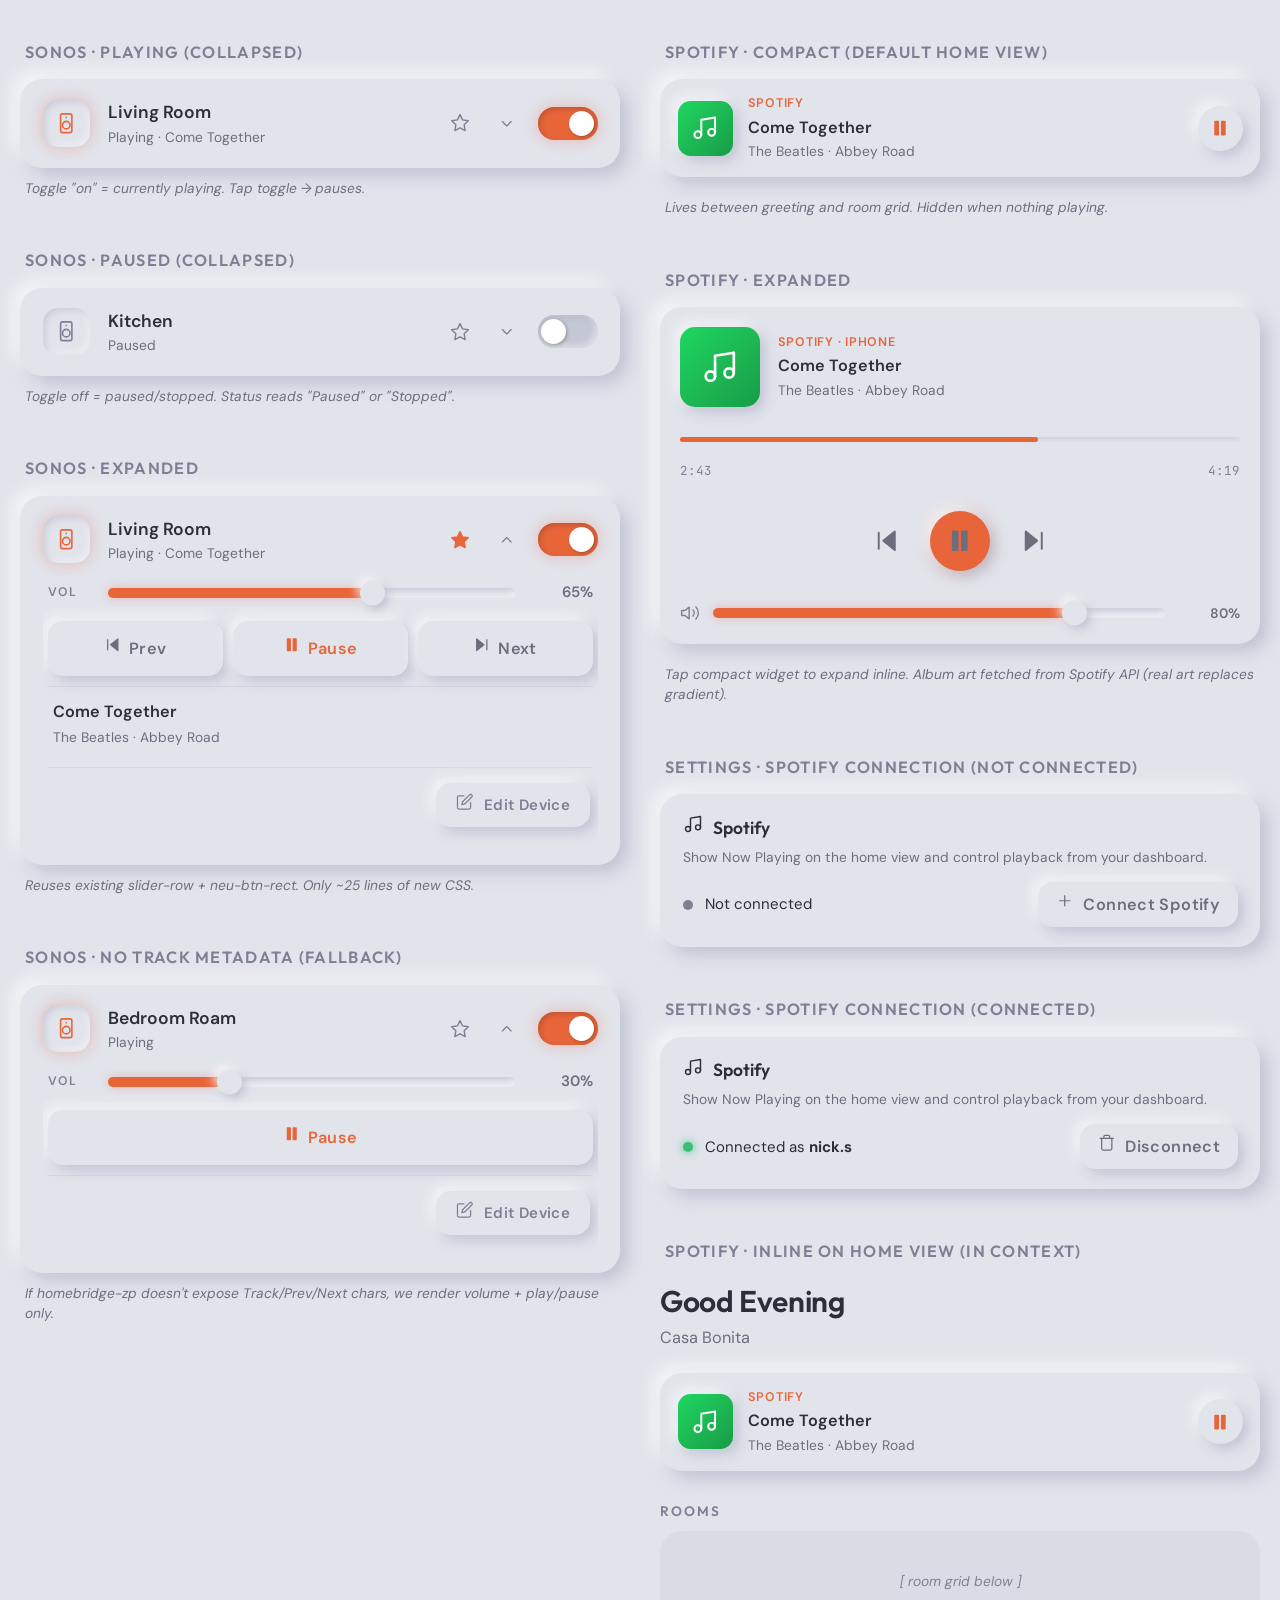
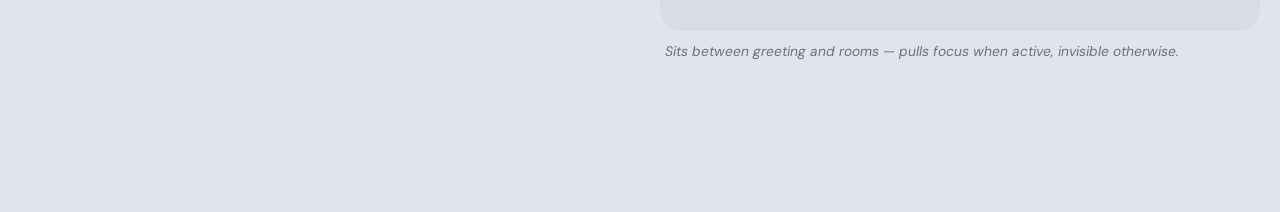
==== commit 5b9670e6: "Make mockup elements interactive Toggles toggle, sliders drag, cards expand/collapse, stars favorite" ====
--- a/public/design/sonos-spotify-mockup.html
+++ b/public/design/sonos-spotify-mockup.html
@@ -286,7 +286,7 @@
           <span class="expand-btn icon" style="font-size:14px;color:var(--text-muted);padding:4px;transform:rotate(180deg)" id="chev3"></span>
           <div class="toggle on"><div class="knob"></div></div>
         </div>
-        <div class="light-controls" style="max-height:none;padding:14px 0 4px">
+        <div class="light-controls">
           <!-- Volume slider, real classes -->
           <div class="slider-row">
             <span class="slider-label">Vol</span>
@@ -332,7 +332,7 @@
           <span class="expand-btn icon" style="font-size:14px;color:var(--text-muted);padding:4px;transform:rotate(180deg)" id="chev4"></span>
           <div class="toggle on"><div class="knob"></div></div>
         </div>
-        <div class="light-controls" style="max-height:none;padding:14px 0 4px">
+        <div class="light-controls">
           <div class="slider-row">
             <span class="slider-label">Vol</span>
             <div class="slider-track">
@@ -523,5 +523,178 @@
   set('set-sp-btn2', 'trash', 14);
 </script>
 
+<!-- ── Interactive behavior (mockup-only; no real API calls) ── -->
+<script>
+(function() {
+  const icon = (name, size) => `<span class="icon" style="font-size:${size||18}px">${(I[name])||''}</span>`;
+
+  // Card expand/collapse — only on cards with populated controls
+  document.querySelectorAll('.light-card').forEach(card => {
+    const controls = card.querySelector('.light-controls');
+    if (!controls || !controls.children.length) return;
+    const top = card.querySelector('.light-top');
+    if (!top) return;
+    top.addEventListener('click', e => {
+      if (e.target.closest('.toggle, [id^="star"], button')) return;
+      card.classList.toggle('expanded');
+    });
+  });
+
+  // Sonos play/pause toggle — toggles state, syncs status text + in-card pause button
+  document.querySelectorAll('.toggle').forEach(toggle => {
+    toggle.addEventListener('click', e => {
+      e.stopPropagation();
+      toggle.classList.toggle('on');
+      const isOn = toggle.classList.contains('on');
+      const card = toggle.closest('.light-card');
+      if (!card) return;
+      const iconWell = card.querySelector('.icon-well');
+      const status = card.querySelector('.light-status');
+      if (iconWell) iconWell.classList.toggle('on', isOn);
+      if (status) {
+        if (isOn) {
+          const trackPart = status.dataset.track || '';
+          status.textContent = trackPart ? `Playing · ${trackPart}` : 'Playing';
+        } else {
+          const m = status.textContent.match(/^Playing\s·\s(.+)$/);
+          if (m) status.dataset.track = m[1];
+          status.textContent = 'Paused';
+        }
+      }
+      const ppBtn = card.querySelector('.media-transport .neu-btn-rect.primary');
+      if (ppBtn) {
+        const spans = ppBtn.querySelectorAll('span');
+        if (spans[0]) spans[0].innerHTML = icon(isOn ? 'pause' : 'play', 14);
+        if (spans[spans.length - 1]) spans[spans.length - 1].textContent = isOn ? 'Pause' : 'Play';
+      }
+    });
+  });
+
+  // In-card primary play/pause button mirrors the toggle
+  document.querySelectorAll('.media-transport .neu-btn-rect.primary').forEach(btn => {
+    btn.addEventListener('click', e => {
+      e.stopPropagation();
+      const card = btn.closest('.light-card');
+      const toggle = card && card.querySelector('.toggle');
+      if (toggle) toggle.click();
+    });
+  });
+
+  // Star favorites
+  document.querySelectorAll('[id^="star"]').forEach(star => {
+    const color = star.style.color || '';
+    star.dataset.fav = color.includes('accent') ? 'true' : 'false';
+    star.addEventListener('click', e => {
+      e.stopPropagation();
+      const isFav = star.dataset.fav === 'true';
+      star.dataset.fav = (!isFav).toString();
+      star.innerHTML = icon(!isFav ? 'starFill' : 'star', 16);
+      star.style.color = !isFav ? 'var(--accent)' : 'var(--text-muted)';
+    });
+  });
+
+  // Generic drag-to-set for .slider-track and .np-progress
+  function attachDrag(el, onUpdate) {
+    el.style.touchAction = 'none';
+    let dragging = false;
+    const handler = e => {
+      e.preventDefault();
+      e.stopPropagation();
+      dragging = true;
+      const x0 = e.touches ? e.touches[0].clientX : e.clientX;
+      onUpdate(x0);
+      const move = ev => {
+        if (!dragging) return;
+        ev.preventDefault();
+        const x = ev.touches ? ev.touches[0].clientX : ev.clientX;
+        onUpdate(x);
+      };
+      const end = () => {
+        dragging = false;
+        document.removeEventListener('mousemove', move);
+        document.removeEventListener('mouseup', end);
+        document.removeEventListener('touchmove', move);
+        document.removeEventListener('touchend', end);
+      };
+      if (e.type === 'mousedown') {
+        document.addEventListener('mousemove', move);
+        document.addEventListener('mouseup', end);
+      } else {
+        document.addEventListener('touchmove', move, { passive: false });
+        document.addEventListener('touchend', end);
+      }
+    };
+    el.addEventListener('mousedown', handler);
+    el.addEventListener('touchstart', handler, { passive: false });
+  }
+
+  // Sliders (volume, etc.)
+  document.querySelectorAll('.slider-track').forEach(track => {
+    attachDrag(track, clientX => {
+      const rect = track.getBoundingClientRect();
+      let pct = Math.max(0, Math.min(100, ((clientX - rect.left) / rect.width) * 100));
+      const fill = track.querySelector('.slider-fill');
+      if (fill) fill.style.width = pct + '%';
+      const row = track.closest('.slider-row, .np-volume-row');
+      const valEl = row && row.querySelector('.slider-value');
+      if (valEl) valEl.textContent = Math.round(pct) + '%';
+    });
+  });
+
+  // Spotify progress bar — drag to seek
+  document.querySelectorAll('.np-progress').forEach(progress => {
+    progress.style.cursor = 'pointer';
+    attachDrag(progress, clientX => {
+      const rect = progress.getBoundingClientRect();
+      let pct = Math.max(0, Math.min(100, ((clientX - rect.left) / rect.width) * 100));
+      const fill = progress.querySelector('.np-progress-fill');
+      if (fill) fill.style.width = pct + '%';
+      const widget = progress.closest('.now-playing-widget');
+      const times = widget && widget.querySelector('.np-progress-times');
+      if (times) {
+        const total = 259; // 4:19 in seconds
+        const cur = Math.floor((pct / 100) * total);
+        const mm = Math.floor(cur / 60);
+        const ss = String(cur % 60).padStart(2, '0');
+        const spans = times.querySelectorAll('span');
+        if (spans[0]) spans[0].textContent = `${mm}:${ss}`;
+      }
+    });
+  });
+
+  // Spotify widget — tap to expand/collapse
+  document.querySelectorAll('.now-playing-widget').forEach(widget => {
+    widget.addEventListener('click', e => {
+      if (e.target.closest('.np-mini-toggle, .np-transport-row, .np-volume-row, .np-progress, button')) return;
+      widget.classList.toggle('expanded');
+    });
+  });
+
+  // Global Spotify play/pause sync (mini toggles + big button stay in lockstep)
+  let spotifyPlaying = true;
+  function setSpotifyPlaying(playing) {
+    spotifyPlaying = playing;
+    document.querySelectorAll('.np-mini-toggle').forEach(t => {
+      t.innerHTML = icon(playing ? 'pause' : 'play', 16);
+    });
+    document.querySelectorAll('.np-play-big').forEach(b => {
+      b.innerHTML = icon(playing ? 'pause' : 'play', 22);
+    });
+  }
+  document.querySelectorAll('.np-mini-toggle, .np-play-big').forEach(el => {
+    el.style.cursor = 'pointer';
+    el.addEventListener('click', e => {
+      e.stopPropagation();
+      setSpotifyPlaying(!spotifyPlaying);
+    });
+  });
+
+  // Visual cursor cue for prev/next arrows
+  document.querySelectorAll('.np-transport-row .icon').forEach(el => {
+    if (!el.classList.contains('np-play-big')) el.style.cursor = 'pointer';
+  });
+})();
+</script>
+
 </body>
 </html>
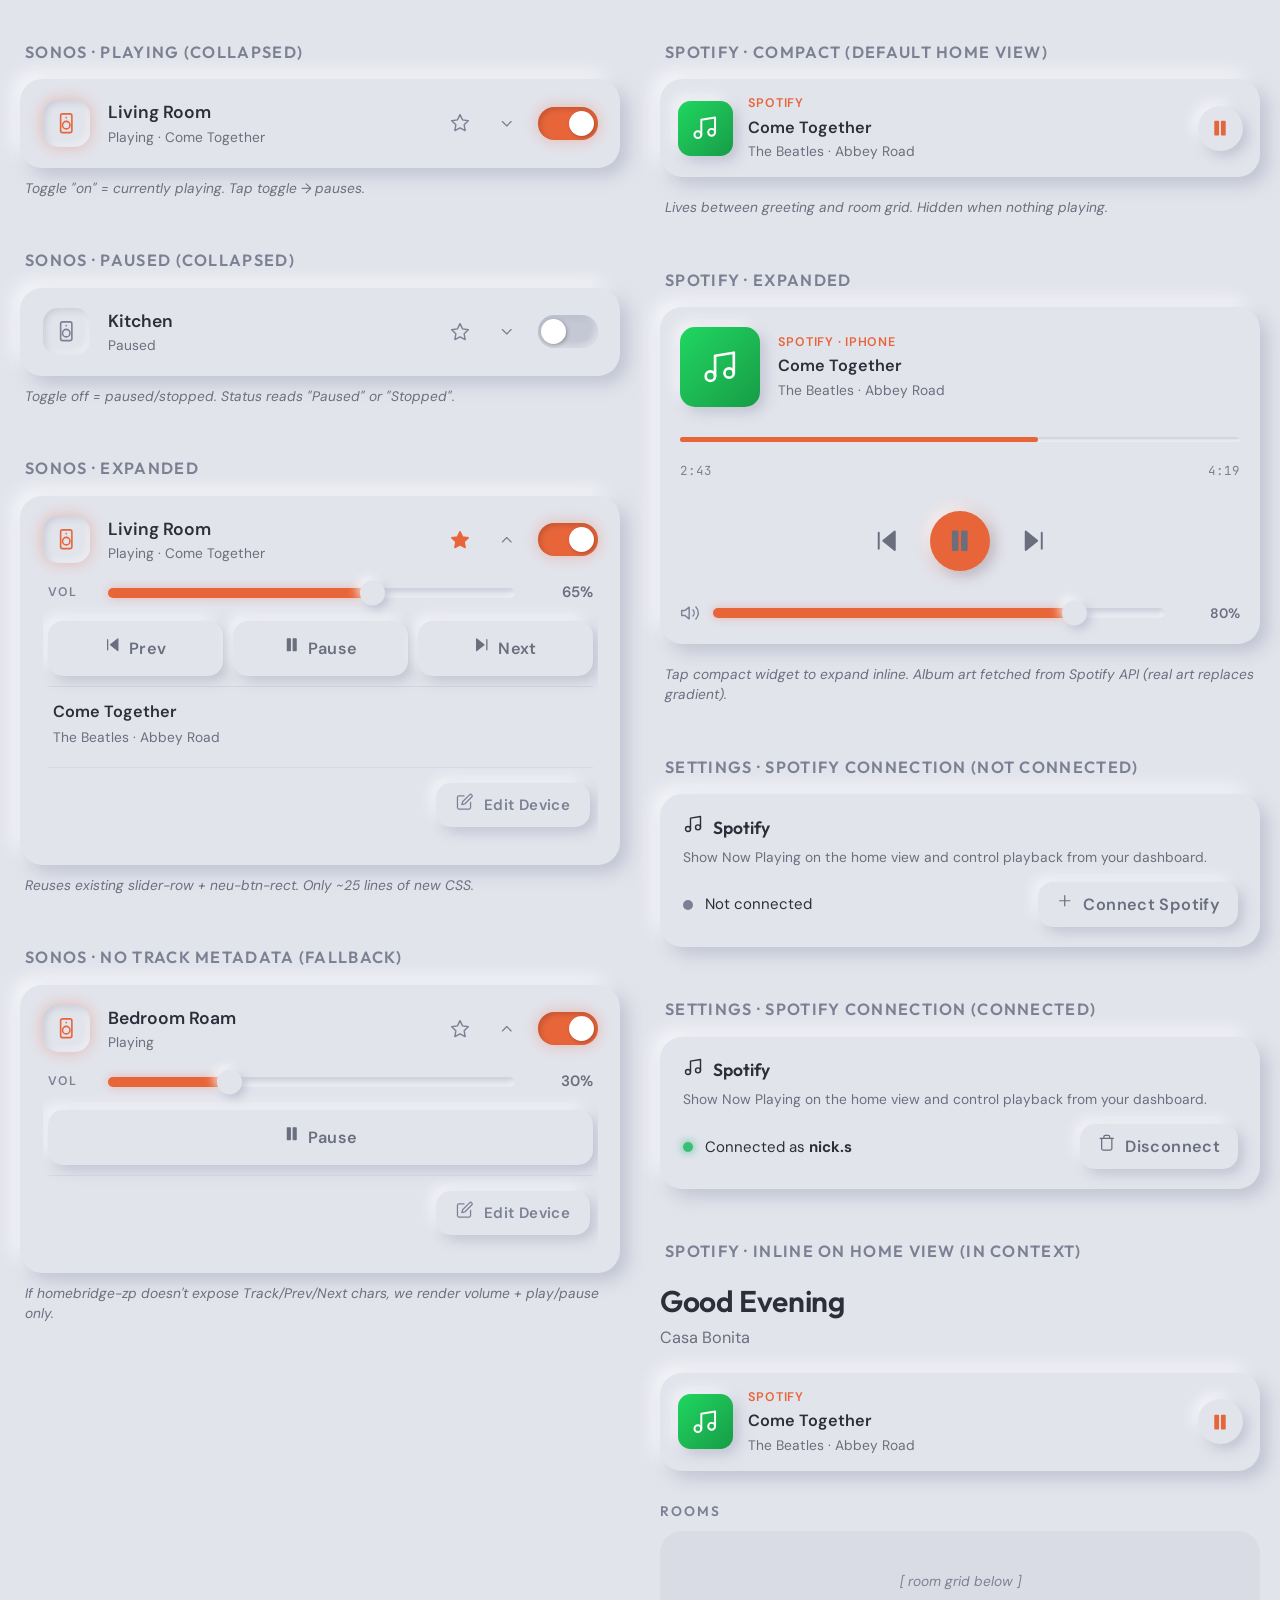
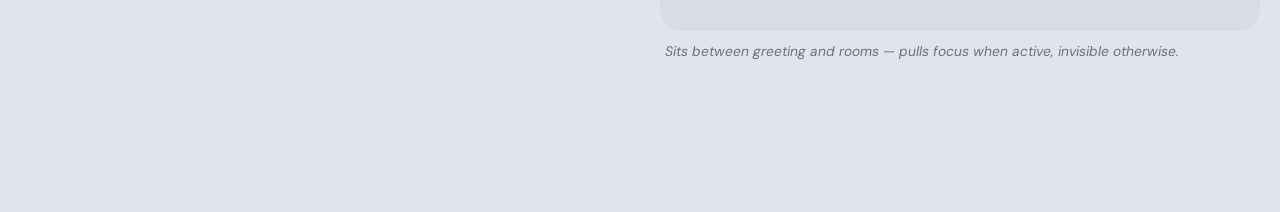
==== commit 0d614376: "Mockup polish: shadow, hover, cursor, color fixes - Remove orange tint from in-card play/pause butto" ====
--- a/public/design/sonos-spotify-mockup.html
+++ b/public/design/sonos-spotify-mockup.html
@@ -49,9 +49,6 @@
     justify-content: center;
     gap: 6px;
   }
-  .media-transport .neu-btn-rect.primary {
-    color: var(--accent);
-  }
   .media-now-playing {
     padding: 10px 4px 4px;
     border-top: 1px solid color-mix(in srgb, var(--text-muted) 14%, transparent);
@@ -73,7 +70,9 @@
     cursor: pointer;
     transition: box-shadow .2s;
   }
-  .now-playing-widget:hover { box-shadow: var(--neu-raised-lg); }
+  @media (hover: hover) {
+    .now-playing-widget:hover { box-shadow: var(--neu-raised-lg); }
+  }
   .np-art {
     width: 44px; height: 44px;
     border-radius: 10px;
@@ -142,8 +141,9 @@
   .np-progress {
     height: 4px;
     border-radius: 2px;
-    background: var(--bg);
-    box-shadow: var(--neu-pressed);
+    background: var(--surface);
+    box-shadow: inset 1px 1px 2px var(--shadow-inset-dark),
+                inset -1px -1px 2px var(--shadow-inset-light);
     margin: 12px 0 4px;
     position: relative;
   }
@@ -172,7 +172,9 @@
     color: var(--text-secondary);
     transition: color .15s, transform .1s;
   }
-  .np-transport-row .icon:hover { color: var(--accent); }
+  @media (hover: hover) {
+    .np-transport-row .icon:hover { color: var(--accent); }
+  }
   .np-transport-row .np-play-big {
     width: 48px; height: 48px;
     border-radius: 50%;
@@ -283,7 +285,7 @@
             <div class="light-status">Playing · Come Together</div>
           </div>
           <span class="icon" style="font-size:16px;color:var(--accent);padding:4px" id="star3"></span>
-          <span class="expand-btn icon" style="font-size:14px;color:var(--text-muted);padding:4px;transform:rotate(180deg)" id="chev3"></span>
+          <span class="expand-btn icon" style="font-size:14px;color:var(--text-muted);padding:4px" id="chev3"></span>
           <div class="toggle on"><div class="knob"></div></div>
         </div>
         <div class="light-controls">
@@ -329,7 +331,7 @@
             <div class="light-status">Playing</div>
           </div>
           <span class="icon" style="font-size:16px;color:var(--text-muted);padding:4px" id="star4"></span>
-          <span class="expand-btn icon" style="font-size:14px;color:var(--text-muted);padding:4px;transform:rotate(180deg)" id="chev4"></span>
+          <span class="expand-btn icon" style="font-size:14px;color:var(--text-muted);padding:4px" id="chev4"></span>
           <div class="toggle on"><div class="knob"></div></div>
         </div>
         <div class="light-controls">
@@ -530,10 +532,15 @@
 
   // Card expand/collapse — only on cards with populated controls
   document.querySelectorAll('.light-card').forEach(card => {
-    const controls = card.querySelector('.light-controls');
-    if (!controls || !controls.children.length) return;
     const top = card.querySelector('.light-top');
     if (!top) return;
+    const controls = card.querySelector('.light-controls');
+    const hasControls = controls && controls.children.length > 0;
+    if (!hasControls) {
+      // No controls means clicking the card body does nothing — show default cursor
+      top.style.cursor = 'default';
+      return;
+    }
     top.addEventListener('click', e => {
       if (e.target.closest('.toggle, [id^="star"], button')) return;
       card.classList.toggle('expanded');
@@ -582,6 +589,7 @@
 
   // Star favorites
   document.querySelectorAll('[id^="star"]').forEach(star => {
+    star.style.cursor = 'pointer';
     const color = star.style.color || '';
     star.dataset.fav = color.includes('accent') ? 'true' : 'false';
     star.addEventListener('click', e => {
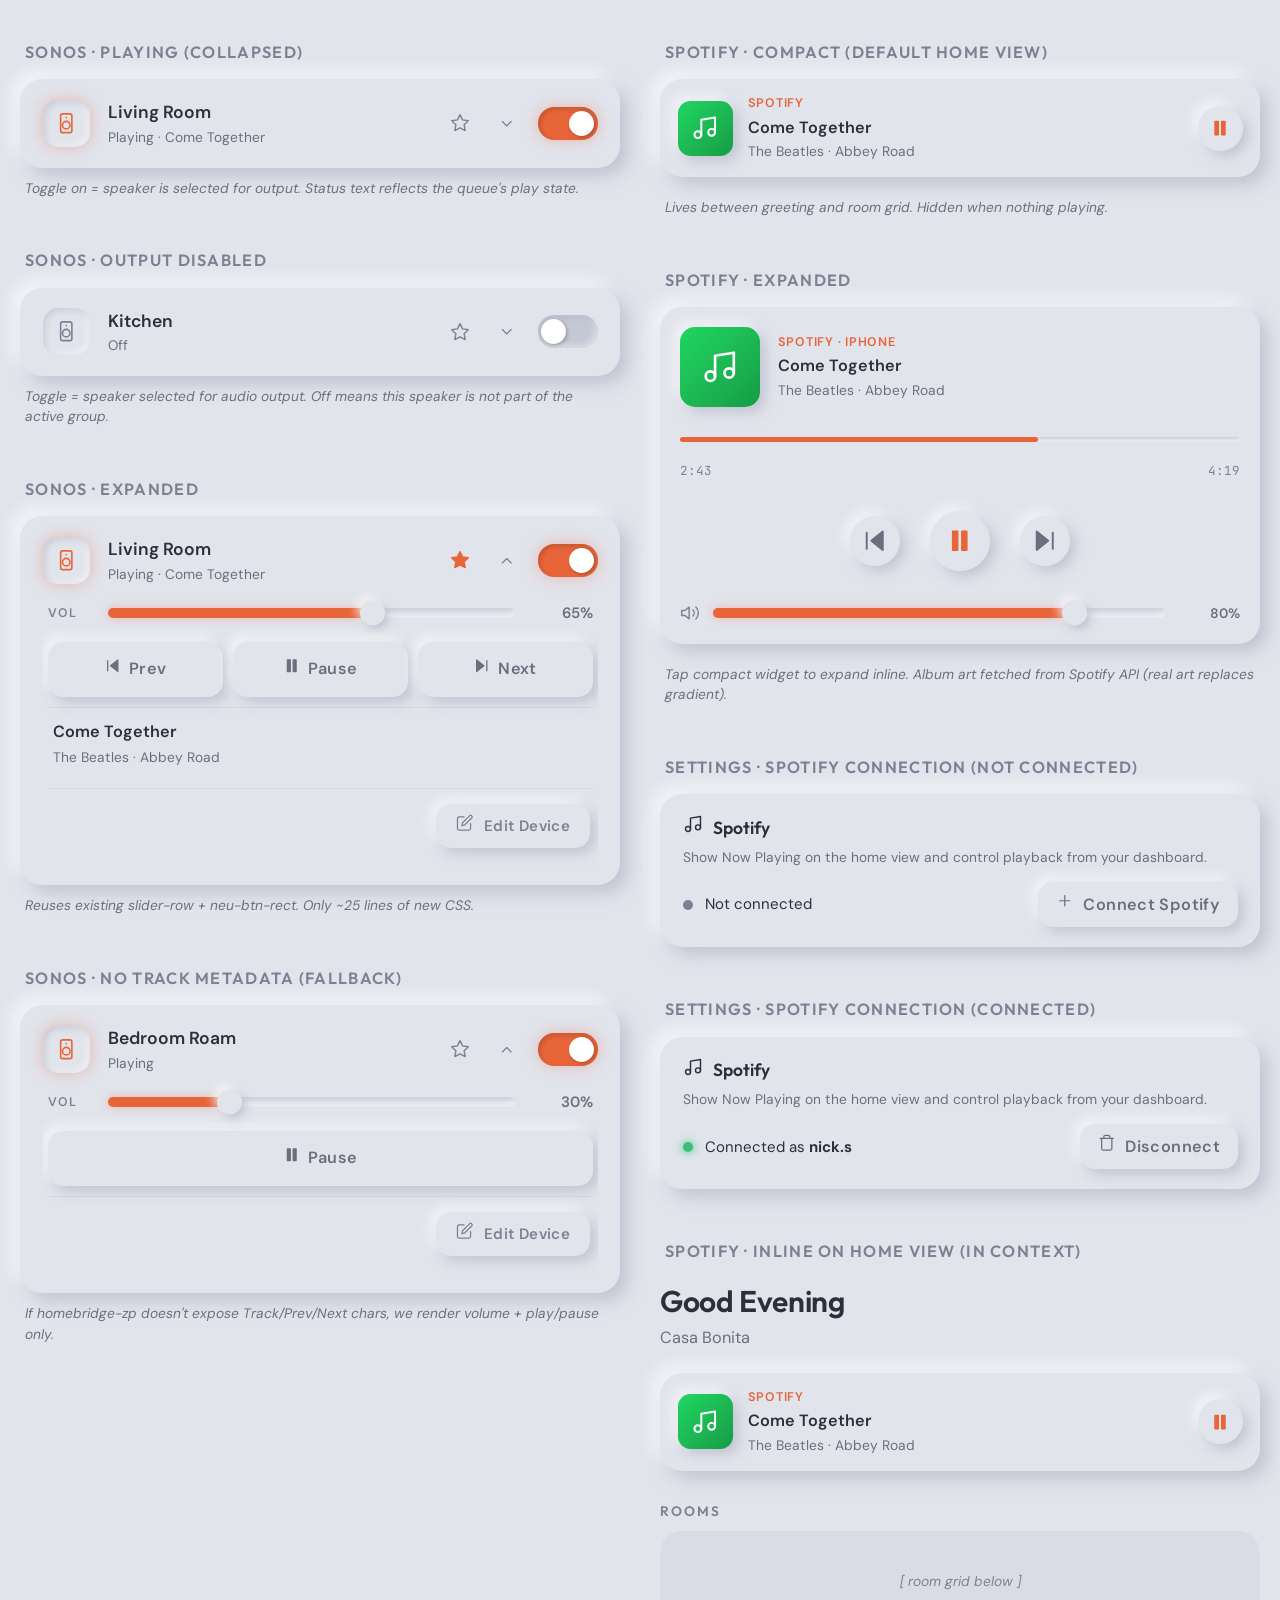
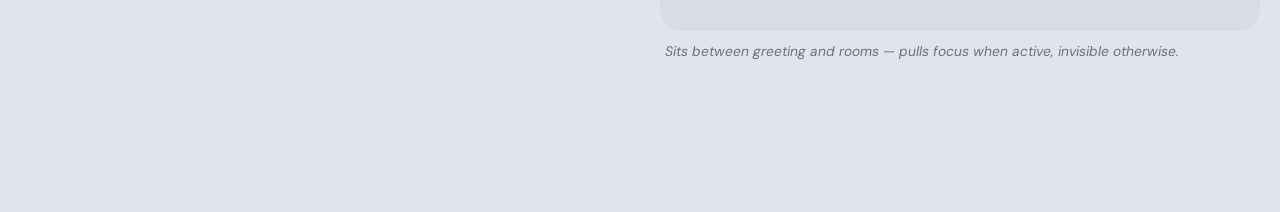
==== commit 9e72e408: "Mockup: toggle = speaker output, transport buttons, no orange play Toggle on Sonos cards now represe" ====
--- a/public/design/sonos-spotify-mockup.html
+++ b/public/design/sonos-spotify-mockup.html
@@ -167,24 +167,39 @@
     gap: 24px;
     margin-top: 12px;
   }
-  .np-transport-row .icon {
+  .np-transport-btn {
+    width: 40px; height: 40px;
+    border-radius: 50%;
+    background: var(--surface);
+    border: none;
+    padding: 0;
+    color: var(--text-secondary);
+    box-shadow: var(--neu-raised-sm);
+    display: flex;
+    align-items: center;
+    justify-content: center;
     cursor: pointer;
-    color: var(--text-secondary);
-    transition: color .15s, transform .1s;
-  }
+    transition: box-shadow .15s, transform .1s, color .15s;
+  }
+  .np-transport-btn:active { box-shadow: var(--neu-pressed-sm); transform: scale(.96); }
   @media (hover: hover) {
-    .np-transport-row .icon:hover { color: var(--accent); }
+    .np-transport-btn:hover { color: var(--accent); }
   }
   .np-transport-row .np-play-big {
     width: 48px; height: 48px;
     border-radius: 50%;
-    background: var(--accent);
-    color: white !important;
+    background: var(--surface);
+    color: var(--accent);
+    border: none;
+    padding: 0;
     display: flex;
     align-items: center;
     justify-content: center;
-    box-shadow: var(--neu-raised-sm), 0 0 14px var(--accent-glow);
-  }
+    box-shadow: var(--neu-raised-sm);
+    cursor: pointer;
+    transition: box-shadow .15s, transform .1s;
+  }
+  .np-transport-row .np-play-big:active { box-shadow: var(--neu-pressed-sm); transform: scale(.96); }
   .np-volume-row {
     display: flex;
     align-items: center;
@@ -255,24 +270,24 @@
           <div class="toggle on"><div class="knob"></div></div>
         </div>
       </div>
-      <div class="mock-note">Toggle "on" = currently playing. Tap toggle → pauses.</div>
-    </div>
-
-    <div class="mock-section mock-frame">
-      <div class="mock-label">Sonos · Paused (collapsed)</div>
+      <div class="mock-note">Toggle on = speaker is selected for output. Status text reflects the queue's play state.</div>
+    </div>
+
+    <div class="mock-section mock-frame">
+      <div class="mock-label">Sonos · Output disabled</div>
       <div class="light-card">
         <div class="light-top">
           <div class="icon-well" id="ico-sonos2"></div>
           <div class="light-info">
             <div class="light-name">Kitchen</div>
-            <div class="light-status">Paused</div>
+            <div class="light-status">Off</div>
           </div>
           <span class="icon" style="font-size:16px;color:var(--text-muted);padding:4px" id="star2"></span>
           <span class="expand-btn icon" style="font-size:14px;color:var(--text-muted);padding:4px" id="chev2"></span>
           <div class="toggle"><div class="knob"></div></div>
         </div>
       </div>
-      <div class="mock-note">Toggle off = paused/stopped. Status reads "Paused" or "Stopped".</div>
+      <div class="mock-note">Toggle = speaker selected for audio output. Off means this speaker is not part of the active group.</div>
     </div>
 
     <div class="mock-section mock-frame">
@@ -393,9 +408,9 @@
           <span>4:19</span>
         </div>
         <div class="np-transport-row">
-          <span class="icon" style="font-size:24px" id="np-prev"></span>
-          <div class="np-play-big" id="np-play"></div>
-          <span class="icon" style="font-size:24px" id="np-next"></span>
+          <button class="np-transport-btn" type="button" id="np-prev"></button>
+          <button class="np-play-big" type="button" id="np-play"></button>
+          <button class="np-transport-btn" type="button" id="np-next"></button>
         </div>
         <div class="np-volume-row">
           <span class="icon" style="font-size:16px" id="np-vol-icon"></span>
@@ -547,43 +562,70 @@
     });
   });
 
-  // Sonos play/pause toggle — toggles state, syncs status text + in-card pause button
+  // Sonos cards have two independent states:
+  //   speakerOn  — toggle on right (whether this speaker is selected for output)
+  //   isPlaying  — set by the in-card play/pause button (the queue's play state)
+  // Status text is derived: !speakerOn → "Off", else playing/paused.
+  function renderStatus(card) {
+    const status = card.querySelector('.light-status');
+    if (!status) return;
+    const speakerOn = card.dataset.speakerOn === 'true';
+    const isPlaying = card.dataset.playing === 'true';
+    const track = card.dataset.track || '';
+    if (!speakerOn) status.textContent = 'Off';
+    else if (isPlaying) status.textContent = track ? `Playing · ${track}` : 'Playing';
+    else status.textContent = 'Paused';
+  }
+
+  // Initialize per-card state from existing DOM
+  document.querySelectorAll('.light-card').forEach(card => {
+    const toggle = card.querySelector('.toggle');
+    const status = card.querySelector('.light-status');
+    if (!toggle || !status) return;
+    card.dataset.speakerOn = toggle.classList.contains('on') ? 'true' : 'false';
+    const text = status.textContent.trim();
+    const m = text.match(/^Playing\s·\s(.+)$/);
+    if (m) {
+      card.dataset.playing = 'true';
+      card.dataset.track = m[1];
+    } else if (text === 'Playing') {
+      card.dataset.playing = 'true';
+    } else if (text === 'Paused') {
+      card.dataset.playing = 'false';
+    } else {
+      // "Off" or anything else — assume the queue is playing so toggling on shows audio
+      card.dataset.playing = 'true';
+    }
+  });
+
+  // Toggle = speaker output on/off (independent of play state)
   document.querySelectorAll('.toggle').forEach(toggle => {
     toggle.addEventListener('click', e => {
       e.stopPropagation();
       toggle.classList.toggle('on');
-      const isOn = toggle.classList.contains('on');
       const card = toggle.closest('.light-card');
       if (!card) return;
+      const speakerOn = toggle.classList.contains('on');
+      card.dataset.speakerOn = speakerOn ? 'true' : 'false';
       const iconWell = card.querySelector('.icon-well');
-      const status = card.querySelector('.light-status');
-      if (iconWell) iconWell.classList.toggle('on', isOn);
-      if (status) {
-        if (isOn) {
-          const trackPart = status.dataset.track || '';
-          status.textContent = trackPart ? `Playing · ${trackPart}` : 'Playing';
-        } else {
-          const m = status.textContent.match(/^Playing\s·\s(.+)$/);
-          if (m) status.dataset.track = m[1];
-          status.textContent = 'Paused';
-        }
-      }
-      const ppBtn = card.querySelector('.media-transport .neu-btn-rect.primary');
-      if (ppBtn) {
-        const spans = ppBtn.querySelectorAll('span');
-        if (spans[0]) spans[0].innerHTML = icon(isOn ? 'pause' : 'play', 14);
-        if (spans[spans.length - 1]) spans[spans.length - 1].textContent = isOn ? 'Pause' : 'Play';
-      }
-    });
-  });
-
-  // In-card primary play/pause button mirrors the toggle
+      if (iconWell) iconWell.classList.toggle('on', speakerOn);
+      renderStatus(card);
+    });
+  });
+
+  // In-card pause button = play/pause for this speaker's queue
   document.querySelectorAll('.media-transport .neu-btn-rect.primary').forEach(btn => {
     btn.addEventListener('click', e => {
       e.stopPropagation();
       const card = btn.closest('.light-card');
-      const toggle = card && card.querySelector('.toggle');
-      if (toggle) toggle.click();
+      if (!card) return;
+      const wasPlaying = card.dataset.playing === 'true';
+      const newPlaying = !wasPlaying;
+      card.dataset.playing = newPlaying ? 'true' : 'false';
+      const spans = btn.querySelectorAll('span');
+      if (spans[0]) spans[0].innerHTML = icon(newPlaying ? 'pause' : 'play', 14);
+      if (spans[spans.length - 1]) spans[spans.length - 1].textContent = newPlaying ? 'Pause' : 'Play';
+      renderStatus(card);
     });
   });
 
@@ -697,10 +739,6 @@
     });
   });
 
-  // Visual cursor cue for prev/next arrows
-  document.querySelectorAll('.np-transport-row .icon').forEach(el => {
-    if (!el.classList.contains('np-play-big')) el.style.cursor = 'pointer';
-  });
 })();
 </script>
 
